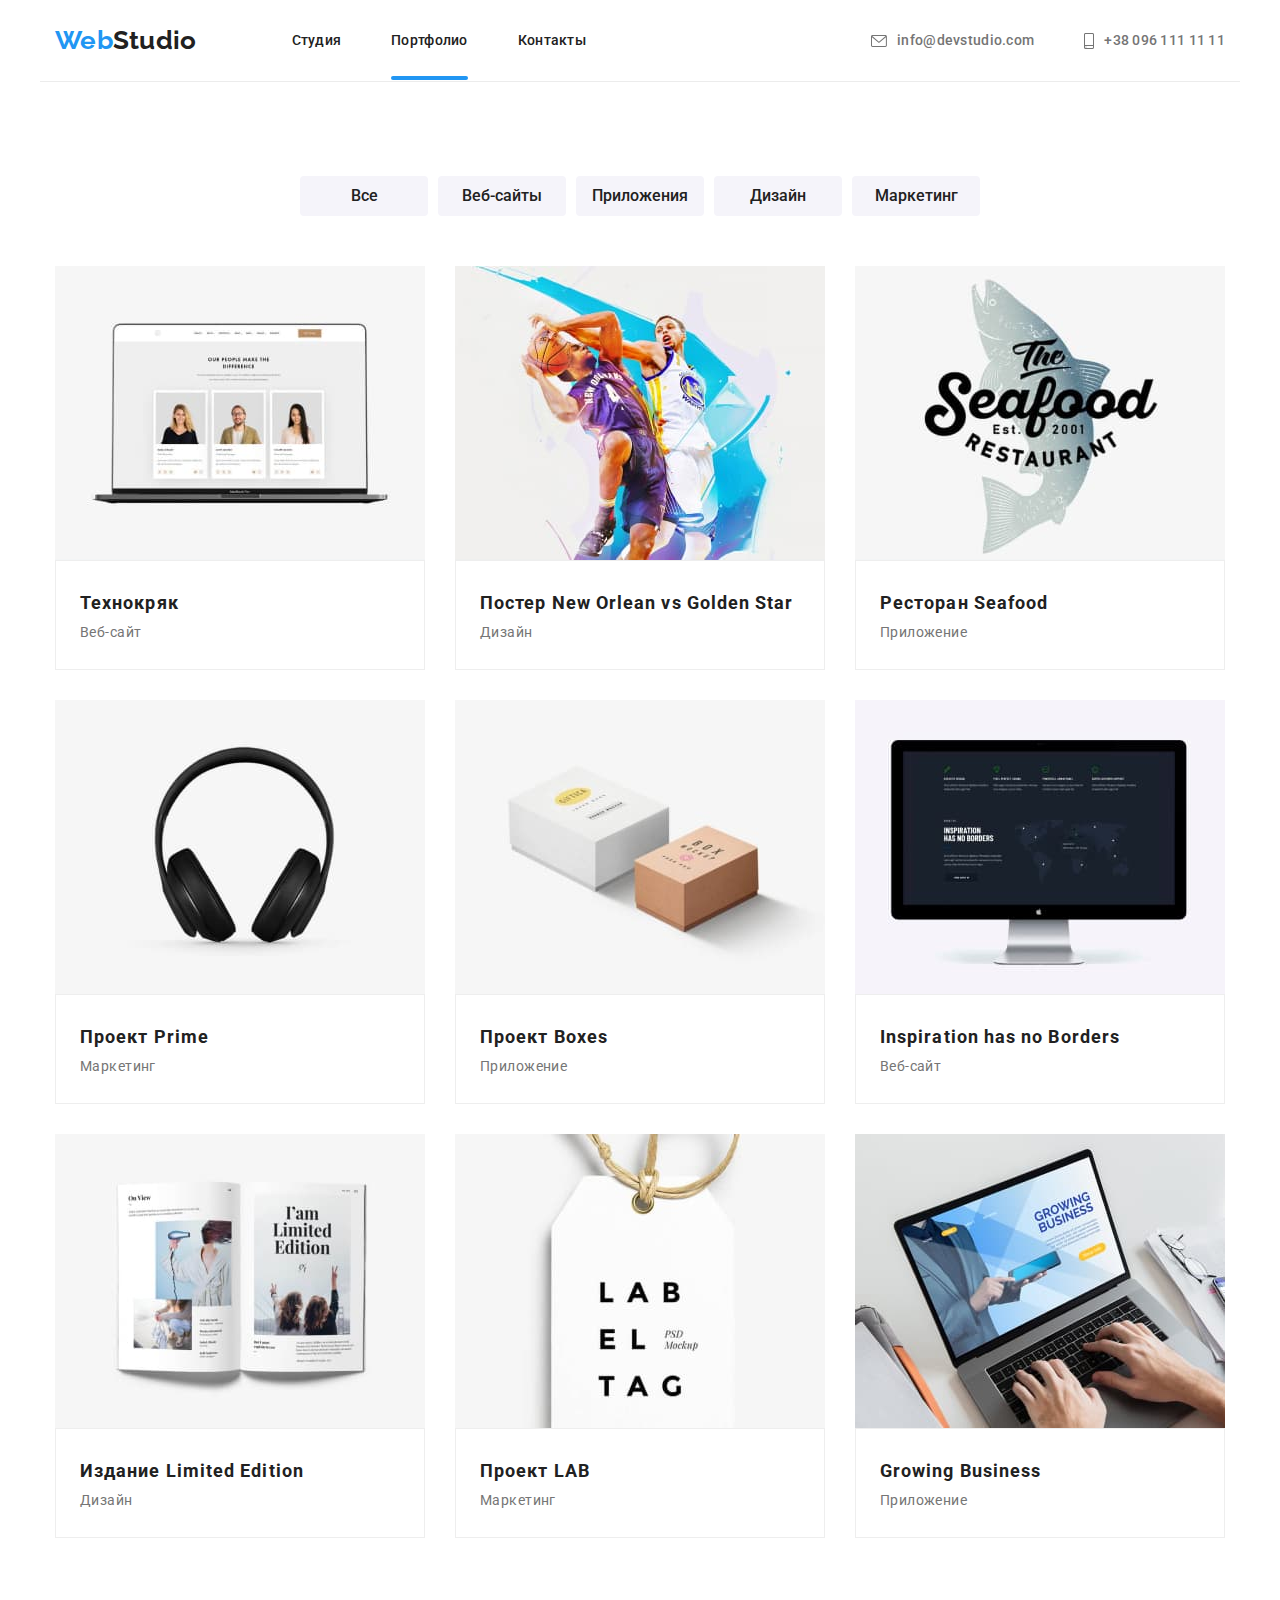
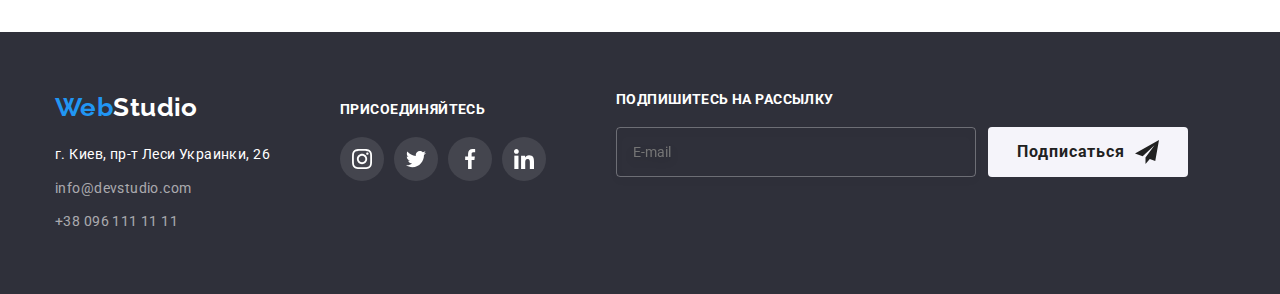
==== portfolio.html @ 0e7c7a30 "start" ====
<!DOCTYPE html>
<html lang="ru">
  <head>
    <meta charset="UTF-8" />
    <meta http-equiv="X-UA-Compatible" content="IE=edge" />
    <meta name="viewport" content="width=device-width, initial-scale=1.0" />
    <title>Portfolio</title>
    <link rel="stylesheet" href="./css/main.min.css" />
  </head>

  <body>
    <header class="header">
      <div class="container header__container">
        <nav class="navigation">
          <a class="link logo header__logo" href="/index.html"
            ><span class="color-logo">Web</span>Studio</a
          >

          <ul class="list menu">
            <li class="menu__item">
              <a class="link menu__link" href="/index.html">Студия</a>
            </li>
            <li class="menu__item">
              <a
                class="link menu__link menu__link--current"
                href="./portfolio.html"
                >Портфолио</a
              >
            </li>
            <li class="menu__item">
              <a class="link menu__link" href="#">Контакты</a>
            </li>
          </ul>
        </nav>
        <ul class="list contacts">
          <li class="contacts__item">
            <a class="link contacts__link" href="mailto:info@devstudio.com">
              <svg class="icon contacts__icon" width="16" height="12">
                <use href="./images/icons/sprite.svg#icon-envelope"></use></svg
              >info@devstudio.com</a
            >
          </li>
          <li class="contacts__item">
            <a class="link contacts__link" href="tel:+380961111111"
              ><svg class="icon contacts__icon" width="10" height="16">
                <use
                  href="./images/icons/sprite.svg#icon-smartphone"
                ></use></svg
              >+38 096 111 11 11</a
            >
          </li>
        </ul>
      </div>
    </header>
    <main>
      <section class="work-examples section">
        <div class="container">
          <h2 class="visually-hidden">Примеры работ</h2>
          <ul class="list filter">
            <li class="filter__item">
              <button class="button" type="button">Все</button>
            </li>
            <li class="filter__item">
              <button class="button" type="button">Веб-сайты</button>
            </li>
            <li class="filter__item">
              <button class="button" type="button">Приложения</button>
            </li>
            <li class="filter__item">
              <button class="button" type="button">Дизайн</button>
            </li>
            <li class="filter__item">
              <button class="button" type="button">Маркетинг</button>
            </li>
          </ul>

          <ul class="list work-example__list">
            <li class="work-example__item">
              <div class="card">
                <img
                  src="./images/projects/project-1.jpg"
                  alt="Веб-сайт"
                  width="370"
                />
                <div class="card__overlay">
                  <p class="overlay__text">
                    Ресурс предлагает комплексные предложения с разным уровнем
                    функционала и сервисов. Все это позволит посетителю получить
                    исчерпывающие сведения о компании или частном лице.
                  </p>
                </div>
              </div>
              <div class="card__meta">
                <h3 class="card__title">Технокряк</h3>
                <p class="card__text">Веб-сайт</p>
              </div>
            </li>
            <li class="work-example__item">
              <div class="card">
                <img
                  src="./images/projects/project-2.jpg"
                  alt="Постер New Orlean vs Golden Star"
                  width="370"
                />
                <div class="card__overlay">
                  <p class="overlay__text">
                    Ресурс предлагает комплексные предложения с разным уровнем
                    функционала и сервисов. Все это позволит посетителю получить
                    исчерпывающие сведения о компании или частном лице.
                  </p>
                </div>
              </div>
              <div class="card__meta">
                <h3 class="card__title">Постер New Orlean vs Golden Star</h3>
                <p class="card__text">Дизайн</p>
              </div>
            </li>
            <li class="work-example__item">
              <div class="card">
                <img
                  src="./images/projects/project-3.jpg"
                  alt="Ресторан Seafood"
                  width="370"
                />
                <div class="card__overlay">
                  <p class="overlay__text">
                    Ресурс предлагает комплексные предложения с разным уровнем
                    функционала и сервисов. Все это позволит посетителю получить
                    исчерпывающие сведения о компании или частном лице.
                  </p>
                </div>
              </div>
              <div class="card__meta">
                <h3 class="card__title">Ресторан Seafood</h3>
                <p class="card__text">Приложение</p>
              </div>
            </li>
            <li class="work-example__item">
              <div class="card">
                <img
                  src="./images/projects/project-4.jpg"
                  alt="Проект Prime"
                  width="370"
                />
                <div class="card__overlay">
                  <p class="overlay__text">
                    Ресурс предлагает комплексные предложения с разным уровнем
                    функционала и сервисов. Все это позволит посетителю получить
                    исчерпывающие сведения о компании или частном лице.
                  </p>
                </div>
              </div>
              <div class="card__meta">
                <h3 class="card__title">Проект Prime</h3>
                <p class="card__text">Маркетинг</p>
              </div>
            </li>
            <li class="work-example__item">
              <div class="card">
                <img
                  src="./images/projects/project-5.jpg"
                  alt="Проект Boxes"
                  width="370"
                />
                <div class="card__overlay">
                  <p class="overlay__text">
                    Ресурс предлагает комплексные предложения с разным уровнем
                    функционала и сервисов. Все это позволит посетителю получить
                    исчерпывающие сведения о компании или частном лице.
                  </p>
                </div>
              </div>
              <div class="card__meta">
                <h3 class="card__title">Проект Boxes</h3>
                <p class="card__text">Приложение</p>
              </div>
            </li>
            <li class="work-example__item">
              <div class="card">
                <img
                  src="./images/projects/project-6.jpg"
                  alt="Inspiration has no Borders"
                  width="370"
                />
                <div class="card__overlay">
                  <p class="overlay__text">
                    Ресурс предлагает комплексные предложения с разным уровнем
                    функционала и сервисов. Все это позволит посетителю получить
                    исчерпывающие сведения о компании или частном лице.
                  </p>
                </div>
              </div>
              <div class="card__meta">
                <h3 class="card__title">Inspiration has no Borders</h3>
                <p class="card__text">Веб-сайт</p>
              </div>
            </li>
            <li class="work-example__item">
              <div class="card">
                <img
                  src="./images/projects/project-7.jpg"
                  alt="Издание Limited Edition"
                  width="370"
                />
                <div class="card__overlay">
                  <p class="overlay__text">
                    Ресурс предлагает комплексные предложения с разным уровнем
                    функционала и сервисов. Все это позволит посетителю получить
                    исчерпывающие сведения о компании или частном лице.
                  </p>
                </div>
              </div>
              <div class="card__meta">
                <h3 class="card__title">Издание Limited Edition</h3>
                <p class="card__text">Дизайн</p>
              </div>
            </li>
            <li class="work-example__item">
              <div class="card">
                <img
                  src="./images/projects/project-8.jpg"
                  alt="Проект LAB"
                  width="370"
                />
                <div class="card__overlay">
                  <p class="overlay__text">
                    Ресурс предлагает комплексные предложения с разным уровнем
                    функционала и сервисов. Все это позволит посетителю получить
                    исчерпывающие сведения о компании или частном лице.
                  </p>
                </div>
              </div>
              <div class="card__meta">
                <h3 class="card__title">Проект LAB</h3>
                <p class="card__text">Маркетинг</p>
              </div>
            </li>
            <li class="work-example__item">
              <div class="card">
                <img
                  src="./images/projects/project-9.jpg"
                  alt="Growing Business"
                  width="370"
                />
                <div class="card__overlay">
                  <p class="overlay__text">
                    Ресурс предлагает комплексные предложения с разным уровнем
                    функционала и сервисов. Все это позволит посетителю получить
                    исчерпывающие сведения о компании или частном лице.
                  </p>
                </div>
              </div>
              <div class="card__meta">
                <h3 class="card__title">Growing Business</h3>
                <p class="card__text">Приложение</p>
              </div>
            </li>
          </ul>
        </div>
      </section>
    </main>
    <footer class="footer">
      <div class="footer__container container">
        <div class="wrapper">
          <a class="link logo logo--dark-bg footer__logo" href="/index.html"
            ><span class="color-logo">Web</span>Studio</a
          >
          <address class="footer-contacts">
            <ul class="footer-contacts__list">
              <li class="footer-contacts__item">
                <a
                  class="link"
                  href="https://goo.gl/maps/Z4iwxhbqDGJFQBdJ7"
                  target="_blank"
                  rel="noreferrer noopener"
                  >г. Киев, пр-т Леси Украинки, 26</a
                >
              </li>
              <li class="footer-contacts__item">
                <a class="link mail" href="mailto:info@devstudio.com"
                  >info@devstudio.com</a
                >
              </li>
              <li class="footer-contacts__item">
                <a class="link tel" href="tel:+380961111111"
                  >+38 096 111 11 11</a
                >
              </li>
            </ul>
          </address>
        </div>
        <div class="footer-socials">
          <h2 class="footer-title">присоединяйтесь</h2>
          <ul class="socials__list">
            <li class="socials__item">
              <a href="#" class="socials__link socials__link--dark-bg link"
                ><svg class="icon socials__icon footer__icon">
                  <use href="./images/icons/sprite.svg#icon-instagram-2"></use>
                </svg>
              </a>
            </li>
            <li class="socials__item">
              <a href="#" class="socials__link socials__link--dark-bg link"
                ><svg class="icon socials__icon footer__icon">
                  <use href="./images/icons/sprite.svg#icon-twitter-1"></use>
                </svg>
              </a>
            </li>
            <li class="socials__item">
              <a href="#" class="socials__link socials__link--dark-bg link"
                ><svg class="icon socials__icon footer__icon">
                  <use href="./images/icons/sprite.svg#icon-facebook-1"></use>
                </svg>
              </a>
            </li>
            <li class="socials__item">
              <a href="#" class="socials__link socials__link--dark-bg link"
                ><svg class="icon socials__icon footer__icon">
                  <use
                    href="./images/icons/sprite.svg#icon-linkedin-1"
                  ></use></svg
              ></a>
            </li>
          </ul>
        </div>
        <div class="footer-form__card">
          <h2 class="footer-title">Подпишитесь на рассылку</h2>
          <form class="footer-form">
            <input
              type="email"
              name="footer-email"
              placeholder="E-mail"
              required
              class="footer-email"
            />
            <button
              type="submit"
              class="button button--big footer-form__button"
            >
              <span>Подписаться</span>
              <svg class="icon send-icon">
                <use href="./images/icons/sprite.svg#icon-send"></use>
              </svg>
            </button>
          </form>
        </div>
      </div>
    </footer>
  </body>
</html>
---- css/main.min.css ----
/*! modern-normalize v2.0.0 | MIT License | https://github.com/sindresorhus/modern-normalize */@import"https://fonts.googleapis.com/css2?family=Raleway:wght@700&family=Roboto:wght@400;500;700;900&display=swap";*,::before,::after{box-sizing:border-box}html{font-family:system-ui,"Segoe UI",Roboto,Helvetica,Arial,sans-serif,"Apple Color Emoji","Segoe UI Emoji";line-height:1.15;-webkit-text-size-adjust:100%;-moz-tab-size:4;-o-tab-size:4;tab-size:4}body{margin:0}hr{height:0;color:inherit}abbr[title]{-webkit-text-decoration:underline dotted;text-decoration:underline dotted}b,strong{font-weight:bolder}code,kbd,samp,pre{font-family:ui-monospace,SFMono-Regular,Consolas,"Liberation Mono",Menlo,monospace;font-size:1em}small{font-size:80%}sub,sup{font-size:75%;line-height:0;position:relative;vertical-align:baseline}sub{bottom:-0.25em}sup{top:-0.5em}table{text-indent:0;border-color:inherit}button,input,optgroup,select,textarea{font-family:inherit;font-size:100%;line-height:1.15;margin:0}button,select{text-transform:none}button,[type=button],[type=reset],[type=submit]{-webkit-appearance:button}::-moz-focus-inner{border-style:none;padding:0}:-moz-focusring{outline:1px dotted ButtonText}:-moz-ui-invalid{box-shadow:none}legend{padding:0}progress{vertical-align:baseline}::-webkit-inner-spin-button,::-webkit-outer-spin-button{height:auto}[type=search]{-webkit-appearance:textfield;outline-offset:-2px}::-webkit-search-decoration{-webkit-appearance:none}::-webkit-file-upload-button{-webkit-appearance:button;font:inherit}summary{display:list-item}:root{--title-text-color: #212121;--accent-color: #2196f3;--main-text-color: #757575;--dark-bg-text-color: #fff;--dark-bg-color: #2f303a;--dark-bg-link-text-color: rgba(255, 255, 255, 0.6);--button-color: #f5f4fa;--gap: 30px;--icon-color: #afb1b8;--main-font: "Roboto", sans-serif}.visually-hidden{position:absolute;width:1px;height:1px;margin:-1px;border:0;padding:0;white-space:nowrap;-webkit-clip-path:inset(100%);clip-path:inset(100%);clip:rect(0 0 0 0);overflow:hidden}h1,h2,h3,h4,h5,h6,p{margin-top:0px;margin-bottom:0px}img{display:block;max-width:100%}body{font-family:var(--main-font);font-size:14px;line-height:1.7;letter-spacing:.03em;color:var(--main-text-color)}ul{list-style:none;margin:0;padding:0}.link{text-decoration:none;font-style:normal;color:inherit;transition:color 250ms cubic-bezier(0.4, 0, 0.2, 1)}.link:focus,.link:hover,.link:active{color:var(--accent-color)}.section-title{margin-bottom:50px;text-align:center;font-weight:700;font-size:36px;line-height:1.16;color:var(--title-text-color)}.icon{fill:var(--icon-color);transition:fill 250ms cubic-bezier(0.4, 0, 0.2, 1)}.link:hover>.icon,.link:focus>.icon,.link:active>.icon{fill:currentColor}.button{min-width:128px;height:40px;font-weight:500;font-size:16px;line-height:1.62;text-align:center;border:none;border-radius:4px;color:var(--title-text-color);background-color:var(--button-color);cursor:pointer;transition:background-color 250ms cubic-bezier(0.4, 0, 0.2, 1),box-shadow 250ms cubic-bezier(0.4, 0, 0.2, 1),color 250ms cubic-bezier(0.4, 0, 0.2, 1)}.button:hover,.button:focus{color:var(--dark-bg-text-color);background-color:var(--accent-color);box-shadow:0px 4px 4px rgba(0,0,0,.15)}.button--big{min-width:200px;height:50px;font-weight:700;line-height:1.9;letter-spacing:.06em}.logo{font-family:"Raleway";font-weight:700;font-size:26px;line-height:1.2;color:var(--title-text-color)}.logo--dark-bg{color:var(--dark-bg-text-color)}.color-logo{color:var(--accent-color)}.navigation{display:flex;align-items:center;font-weight:500;font-size:14px;line-height:1.14;letter-spacing:.02em;color:var(--title-text-color)}.menu{display:flex;-moz-column-gap:50px;column-gap:50px}.menu__link{padding-top:32px;padding-bottom:32px}.menu__link::after{display:none;content:"";height:4px;background-color:var(--accent-color);border-radius:2px}.menu__link--current{position:relative}.menu__link--current::after{display:block;position:absolute;bottom:0;width:100%}.contacts{display:flex;align-items:center;-moz-column-gap:50px;column-gap:50px;margin-left:auto;font-weight:500;line-height:1.14;letter-spacing:.02em;color:var(--main-text-color)}.contacts__link{padding-top:20px;padding-bottom:20px}.contacts__icon{fill:currentColor;margin-right:10px;transition:fill 250ms cubic-bezier(0.4, 0, 0.2, 1)}.contacts :last-child{display:flex;align-items:center}.socials__list{display:flex;justify-content:center;-moz-column-gap:10px;column-gap:10px}.socials__icon{width:20px;height:20px}.socials__link{display:flex;width:44px;height:44px;align-items:center;justify-content:center;border-radius:50%;transition:background-color 250ms cubic-bezier(0.4, 0, 0.2, 1)}.socials__link:hover{background-color:#2196f3}.socials__link:hover .icon{fill:#fff}.socials__link--dark-bg{background-color:rgba(255,255,255,.1)}.modal-overlay{position:fixed;top:0;left:0;width:100%;height:100%;background-color:rgba(0,0,0,.2);opacity:1;transition:opacity 250ms cubic-bezier(0.4, 0, 0.2, 1)}.modal-overlay.is-hidden{opacity:0;pointer-events:none}.modal{position:absolute;top:50%;left:50%;transform:translate(-50%, -50%) scale(1);width:530px;height:580px;padding:40px;background:var(--dark-bg-text-color);border-radius:4px;box-shadow:0px 1px 3px rgba(0,0,0,.12),0px 1px 1px rgba(0,0,0,.14),0px 2px 1px rgba(0,0,0,.2);opacity:1;transition:transform 250ms}.modal-overlay.is-hidden .modal{transform:translate(-50%, -50%) scale(0.5)}.modal__title{margin-bottom:12px;font-size:20px;line-height:23px;letter-spacing:.03em;color:#212121}.btn-close{position:absolute;top:10px;right:10px;min-width:30px;height:30px;border:1px solid var(--button-color);border-radius:50%;background-color:rgba(0,0,0,0)}.btn-close:hover .icon{fill:var(--dark-bg-text-color)}.modal__form{display:flex;flex-direction:column}.modal__input{width:100%;height:40px;padding-left:35px;padding-right:35px;border:1px solid rgba(33,33,33,.2);border-radius:4px;transition:fill 250ms cubic-bezier(0.4, 0, 0.2, 1),border 250ms cubic-bezier(0.4, 0, 0.2, 1)}.modal__input:focus{border:1px solid var(--accent-color);outline:rgba(0,0,0,0)}.input-wrapper:focus-within .modal__icon{fill:var(--accent-color)}.modal__label:focus-within .modal__text{color:var(--accent-color)}.modal__text{display:block;margin-bottom:5px;font-size:12px;line-height:14px;letter-spacing:.01em;color:#757575}.modal__comment{height:120px;resize:none;padding:12px 16px}.modal__comment::-moz-placeholder{font-family:"Roboto";font-style:normal;font-weight:400;font-size:12px;line-height:14px;letter-spacing:.01em;color:rgba(117,117,117,.5)}.modal__comment::placeholder{font-family:"Roboto";font-style:normal;font-weight:400;font-size:12px;line-height:14px;letter-spacing:.01em;color:rgba(117,117,117,.5)}.modal__icon{position:absolute;top:0;left:0;transform:translateY(50%);margin-left:12px;fill:inherit}.input-wrapper{position:relative;margin-bottom:10px}.comment-wrapper{margin-bottom:20px}.confirm-label{display:flex;align-items:center;justify-content:center;-moz-column-gap:8px;column-gap:8px;margin-bottom:20px;font-size:14px;line-height:24px;letter-spacing:.03em;color:#757575;cursor:pointer}.confirm-label__link{color:var(--accent-color);text-decoration:underline}.submit-button{max-width:200px;align-self:center}.modal-form-label{display:block}.confirm__checkbox{position:absolute;top:0;left:0;-webkit-appearance:none;-moz-appearance:none;appearance:none;width:1px;height:1px;margin:-1px;border:0;padding:0;white-space:nowrap;-webkit-clip-path:inset(100%);clip-path:inset(100%);clip:rect(0 0 0 0);overflow:hidden}.check-icon{display:inline-block;width:15px;height:15px;border:2px solid;border-radius:2px}.confirm__checkbox:checked+.check-icon{background-color:var(--accent-color);border-color:rgba(0,0,0,0);background-image:url(../images/icons/SVG/icon-check.svg);background-size:contain;background-origin:border-box}.filter{display:flex;justify-content:center;gap:10px}.filter__item{margin-bottom:50px}.card{position:relative;overflow:hidden}.card__overlay{padding:63px 24px;position:absolute;top:0;left:0;transform:translateY(100%);transition:transform 250ms cubic-bezier(0.4, 0, 0.2, 1);height:100%;background:rgba(33,150,243,.9);font-size:18px;line-height:28px;letter-spacing:.03em;color:#fff}.card__title{font-weight:700;font-size:18px;line-height:2;letter-spacing:.06em;color:var(--title-text-color)}.overlay__text{font-size:16px;line-height:1.87}.card__meta{padding:24px;background:#fff;border:1px solid #eee}.container{width:1200px;padding-left:15px;padding-right:15px;margin-left:auto;margin-right:auto}.section{padding-top:94px;padding-bottom:94px}.header__container{display:flex;align-items:center;border-bottom:1px solid #ececec}.header__logo{padding:25px 0;margin-right:95px}.hero{padding-top:200px;padding-bottom:200px;background-color:var(--dark-bg-color);background-image:linear-gradient(to right, rgba(2, 0, 36, 0.4) 24%, rgba(16, 16, 191, 0.4) 48%, rgba(11, 23, 185, 0.664) 90%),url(/images/hero.jpg);max-width:1600px;margin-right:auto;margin-left:auto;background-repeat:no-repeat;text-align:center}.hero__title{width:700px;margin:0 auto 30px;font-weight:900;font-size:44px;line-height:1.36;text-align:center;letter-spacing:.06em;text-transform:uppercase;color:var(--dark-bg-text-color)}.features__list{display:flex;-moz-column-gap:var(--gap);column-gap:var(--gap)}.features__item{flex-basis:calc((100% - 90px)/4)}.features__item::before{content:"";display:block;height:120px;background-color:var(--button-color);background-repeat:no-repeat;background-size:70px 70px;background-position:center;border-radius:4px;margin-bottom:30px}.features__item--antenna::before{background-image:url(/images/icons/SVG/antenna.svg)}.features__item--clock::before{background-image:url(/images/icons/SVG/clock.svg)}.features__item--diagram::before{background-image:url(/images/icons/SVG/diagram.svg)}.features__item--astronaut::before{background-image:url(/images/icons/SVG/astronaut.svg)}.features__title{margin-bottom:10px;font-style:normal;font-size:14px;font-weight:700;line-height:1.14;letter-spacing:.03em;text-transform:uppercase;color:var(--title-text-color)}.work__secondary-title{margin-bottom:95px}.work__list{display:flex;-moz-column-gap:30px;column-gap:30px}.work__item{position:relative}.work__overlay{display:flex;align-items:center;justify-content:center;position:absolute;bottom:0;left:0;height:70px;width:100%;background:rgba(47,48,58,.8)}.work__text{font-weight:700;font-size:14px;line-height:16px;letter-spacing:.03em;text-transform:uppercase;color:var(--dark-bg-text-color)}.work-example__list{display:flex;flex-wrap:wrap;gap:30px}.work-example__item{flex-basis:calc((100% - 60px)/3)}.work-example__item{transition:box-shadow 250ms cubic-bezier(0.4, 0, 0.2, 1)}.work-example__item:hover{box-shadow:2px 2px 27px 0px #dedede}.work-example__item:hover .card__overlay{transform:translateY(0)}.team{background:#f5f4fa}.team-member__title{margin-bottom:10px;font-style:normal;font-weight:500;font-size:16px;line-height:1.18;letter-spacing:.03em;color:var(--title-text-color)}.team__section-title{text-align:center;margin-bottom:50px}.team__list{display:flex;flex-wrap:wrap;gap:30px}.team__item{text-align:center}.team-member__info{padding:30px 0;background:#fff;box-shadow:0px 1px 3px rgba(0,0,0,.12),0px 1px 1px rgba(0,0,0,.14),0px 2px 1px rgba(0,0,0,.2);border-radius:0px 0px 4px 4px}.team-member__position{margin-bottom:15px;font-size:16px;line-height:1.19;letter-spacing:.03em}.clients__list{display:flex;-moz-column-gap:30px;column-gap:30px}.clients__link{display:flex;align-items:center;justify-content:center;width:170px;height:92px;border:1px solid var(--icon-color, rgb(175, 177, 184));border-radius:4px;transition:border-color 250ms cubic-bezier(0.4, 0, 0.2, 1)}.clients__link:hover{border-color:var(--accent-color)}.footer{padding-top:60px;padding-bottom:60px;color:var(--dark-bg-text-color);background-color:var(--dark-bg-color)}.footer__logo{display:inline-block;margin:0;padding:0;margin-bottom:20px}.footer-contacts__item:not(:last-child){margin-bottom:10px}.mail,.tel{color:var(--dark-bg-link-text-color)}.footer__container{display:flex;-moz-column-gap:70px;column-gap:70px}.footer-title{margin-bottom:20px;font-weight:700;font-size:14px;line-height:1.14;letter-spacing:.03em;text-transform:uppercase;color:var(--dark-bg-text-color)}.footer-socials{padding-top:10px}.social-icon-link.footer-icon:hover{background-color:var(--accent-color)}.footer-form__wrapper{padding-top:10px}.footer-email{width:360px;height:50px;padding-left:16px;padding-right:16px;border:1px solid rgba(255,255,255,.3);filter:drop-shadow(0px 4px 4px rgba(0, 0, 0, 0.15));border-radius:4px;background-color:rgba(0,0,0,0);color:var(--dark-bg-text-color)}.footer-form{display:flex;-moz-column-gap:12px;column-gap:12px}.send-icon{width:24px;height:24px;fill:currentColor;transition:fill 250ms cubic-bezier(0.4, 0, 0.2, 1)}.footer-form__button{display:flex;align-items:center;justify-content:center;-moz-column-gap:10px;column-gap:10px}.footer-form-button:hover .send-icon{fill:var(--dark-bg-text-color)}.footer__icon{fill:var(--dark-bg-text-color)}/*# sourceMappingURL=main.min.css.map */
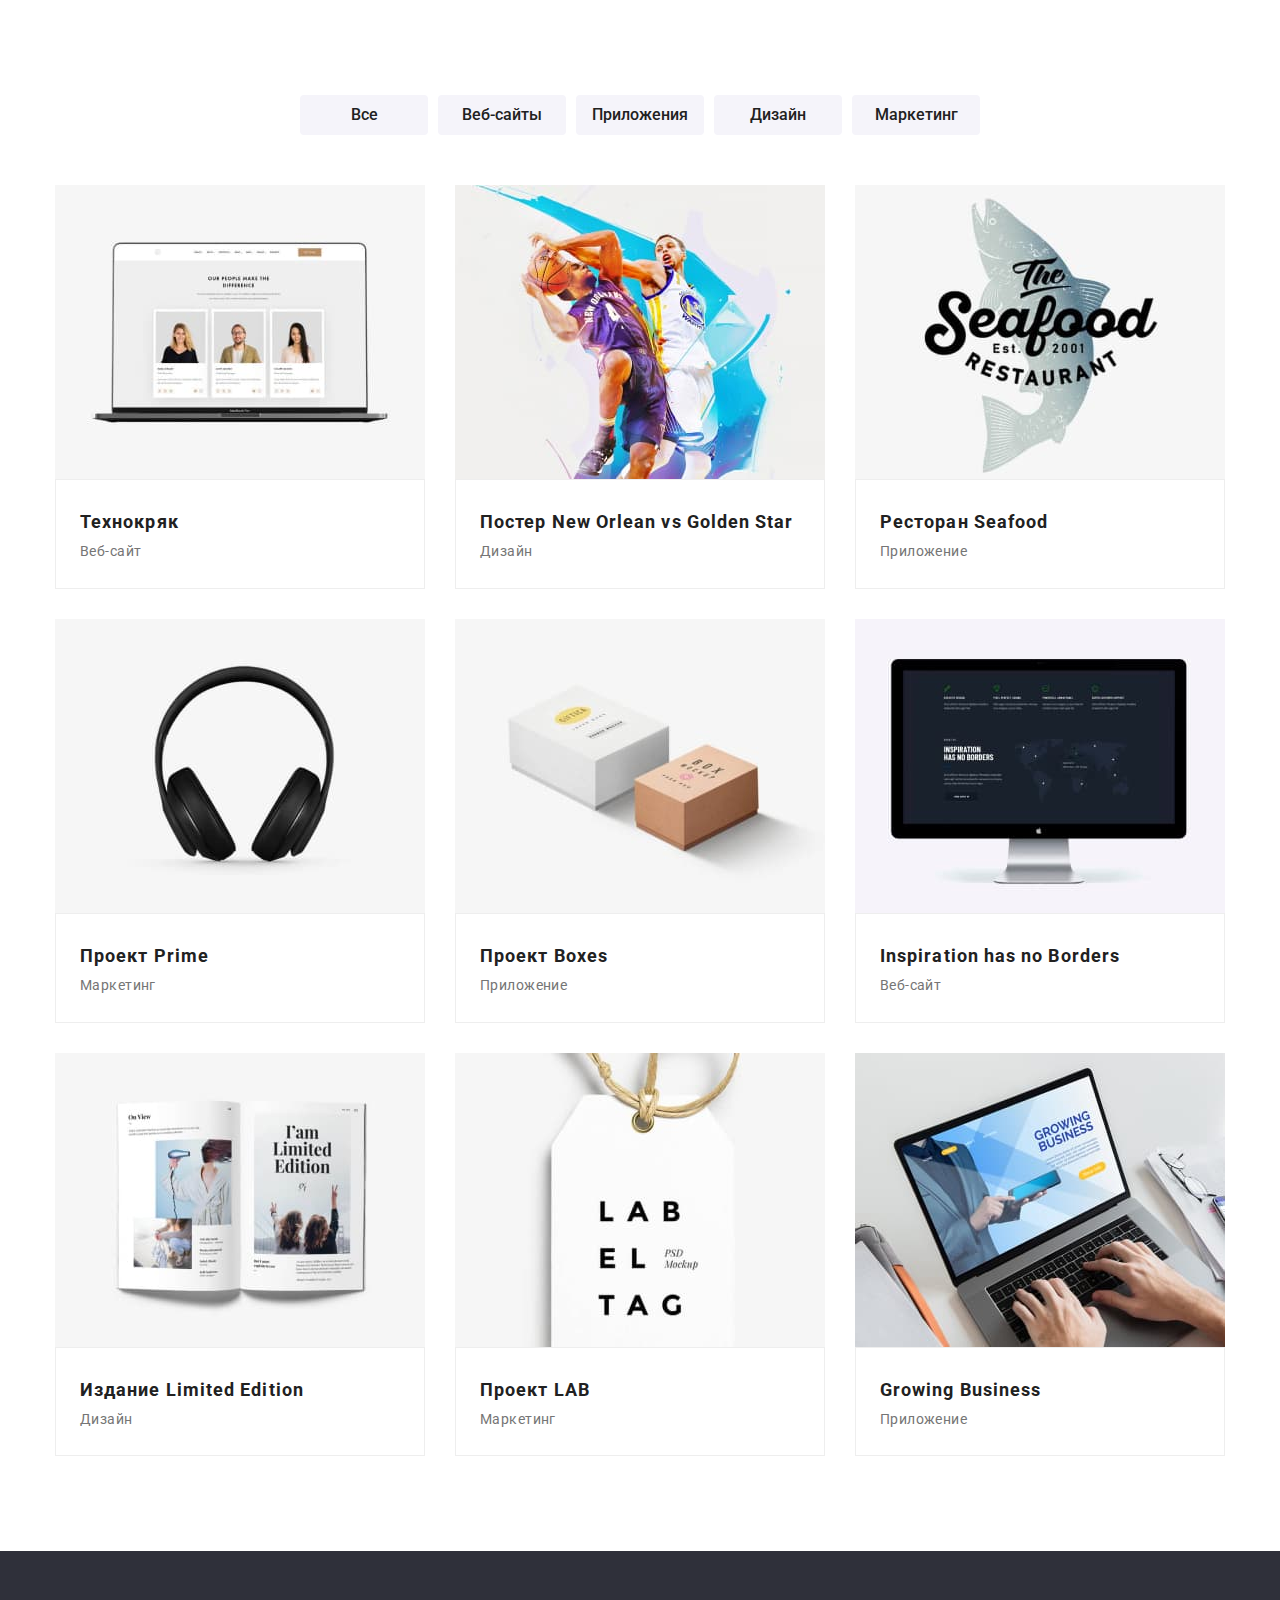
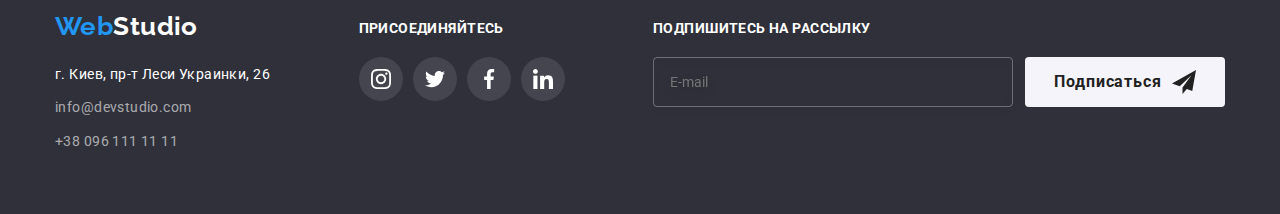
==== commit 99c1c3c7: "finished portfolio mobile" ====
--- a/portfolio.html
+++ b/portfolio.html
@@ -9,7 +9,7 @@
   </head>
 
   <body>
-    <header class="header">
+    <!-- <header class="header">
       <div class="container header__container">
         <nav class="navigation">
           <a class="link logo header__logo" href="/index.html"
@@ -51,7 +51,7 @@
           </li>
         </ul>
       </div>
-    </header>
+    </header> -->
     <main>
       <section class="work-examples section">
         <div class="container">
@@ -261,7 +261,7 @@
     </main>
     <footer class="footer">
       <div class="footer__container container">
-        <div class="wrapper">
+        <div class="footer-contacts__wrapper">
           <a class="link logo logo--dark-bg footer__logo" href="/index.html"
             ><span class="color-logo">Web</span>Studio</a
           >
@@ -289,7 +289,7 @@
             </ul>
           </address>
         </div>
-        <div class="footer-socials">
+        <div class="footer-socials__wrapper">
           <h2 class="footer-title">присоединяйтесь</h2>
           <ul class="socials__list">
             <li class="socials__item">
@@ -323,7 +323,7 @@
             </li>
           </ul>
         </div>
-        <div class="footer-form__card">
+        <div class="footer-form__wrapper">
           <h2 class="footer-title">Подпишитесь на рассылку</h2>
           <form class="footer-form">
             <input
--- a/css/main.min.css
+++ b/css/main.min.css
@@ -1 +1 @@
-/*! modern-normalize v2.0.0 | MIT License | https://github.com/sindresorhus/modern-normalize */@import"https://fonts.googleapis.com/css2?family=Raleway:wght@700&family=Roboto:wght@400;500;700;900&display=swap";*,::before,::after{box-sizing:border-box}html{font-family:system-ui,"Segoe UI",Roboto,Helvetica,Arial,sans-serif,"Apple Color Emoji","Segoe UI Emoji";line-height:1.15;-webkit-text-size-adjust:100%;-moz-tab-size:4;-o-tab-size:4;tab-size:4}body{margin:0}hr{height:0;color:inherit}abbr[title]{-webkit-text-decoration:underline dotted;text-decoration:underline dotted}b,strong{font-weight:bolder}code,kbd,samp,pre{font-family:ui-monospace,SFMono-Regular,Consolas,"Liberation Mono",Menlo,monospace;font-size:1em}small{font-size:80%}sub,sup{font-size:75%;line-height:0;position:relative;vertical-align:baseline}sub{bottom:-0.25em}sup{top:-0.5em}table{text-indent:0;border-color:inherit}button,input,optgroup,select,textarea{font-family:inherit;font-size:100%;line-height:1.15;margin:0}button,select{text-transform:none}button,[type=button],[type=reset],[type=submit]{-webkit-appearance:button}::-moz-focus-inner{border-style:none;padding:0}:-moz-focusring{outline:1px dotted ButtonText}:-moz-ui-invalid{box-shadow:none}legend{padding:0}progress{vertical-align:baseline}::-webkit-inner-spin-button,::-webkit-outer-spin-button{height:auto}[type=search]{-webkit-appearance:textfield;outline-offset:-2px}::-webkit-search-decoration{-webkit-appearance:none}::-webkit-file-upload-button{-webkit-appearance:button;font:inherit}summary{display:list-item}:root{--title-text-color: #212121;--accent-color: #2196f3;--main-text-color: #757575;--dark-bg-text-color: #fff;--dark-bg-color: #2f303a;--dark-bg-link-text-color: rgba(255, 255, 255, 0.6);--button-color: #f5f4fa;--gap: 30px;--icon-color: #afb1b8;--main-font: "Roboto", sans-serif}.visually-hidden{position:absolute;width:1px;height:1px;margin:-1px;border:0;padding:0;white-space:nowrap;-webkit-clip-path:inset(100%);clip-path:inset(100%);clip:rect(0 0 0 0);overflow:hidden}h1,h2,h3,h4,h5,h6,p{margin-top:0px;margin-bottom:0px}img{display:block;max-width:100%}body{font-family:var(--main-font);font-size:14px;line-height:1.7;letter-spacing:.03em;color:var(--main-text-color)}ul{list-style:none;margin:0;padding:0}.link{text-decoration:none;font-style:normal;color:inherit;transition:color 250ms cubic-bezier(0.4, 0, 0.2, 1)}.link:focus,.link:hover,.link:active{color:var(--accent-color)}.section-title{margin-bottom:50px;text-align:center;font-weight:700;font-size:36px;line-height:1.16;color:var(--title-text-color)}.icon{fill:var(--icon-color);transition:fill 250ms cubic-bezier(0.4, 0, 0.2, 1)}.link:hover>.icon,.link:focus>.icon,.link:active>.icon{fill:currentColor}.button{min-width:128px;height:40px;font-weight:500;font-size:16px;line-height:1.62;text-align:center;border:none;border-radius:4px;color:var(--title-text-color);background-color:var(--button-color);cursor:pointer;transition:background-color 250ms cubic-bezier(0.4, 0, 0.2, 1),box-shadow 250ms cubic-bezier(0.4, 0, 0.2, 1),color 250ms cubic-bezier(0.4, 0, 0.2, 1)}.button:hover,.button:focus{color:var(--dark-bg-text-color);background-color:var(--accent-color);box-shadow:0px 4px 4px rgba(0,0,0,.15)}.button--big{min-width:200px;height:50px;font-weight:700;line-height:1.9;letter-spacing:.06em}.logo{font-family:"Raleway";font-weight:700;font-size:26px;line-height:1.2;color:var(--title-text-color)}.logo--dark-bg{color:var(--dark-bg-text-color)}.color-logo{color:var(--accent-color)}.navigation{display:flex;align-items:center;font-weight:500;font-size:14px;line-height:1.14;letter-spacing:.02em;color:var(--title-text-color)}.menu{display:flex;-moz-column-gap:50px;column-gap:50px}.menu__link{padding-top:32px;padding-bottom:32px}.menu__link::after{display:none;content:"";height:4px;background-color:var(--accent-color);border-radius:2px}.menu__link--current{position:relative}.menu__link--current::after{display:block;position:absolute;bottom:0;width:100%}.contacts{display:flex;align-items:center;-moz-column-gap:50px;column-gap:50px;margin-left:auto;font-weight:500;line-height:1.14;letter-spacing:.02em;color:var(--main-text-color)}.contacts__link{padding-top:20px;padding-bottom:20px}.contacts__icon{fill:currentColor;margin-right:10px;transition:fill 250ms cubic-bezier(0.4, 0, 0.2, 1)}.contacts :last-child{display:flex;align-items:center}.socials__list{display:flex;justify-content:center;-moz-column-gap:10px;column-gap:10px}.socials__icon{width:20px;height:20px}.socials__link{display:flex;width:44px;height:44px;align-items:center;justify-content:center;border-radius:50%;transition:background-color 250ms cubic-bezier(0.4, 0, 0.2, 1)}.socials__link:hover{background-color:#2196f3}.socials__link:hover .icon{fill:#fff}.socials__link--dark-bg{background-color:rgba(255,255,255,.1)}.modal-overlay{position:fixed;top:0;left:0;width:100%;height:100%;background-color:rgba(0,0,0,.2);opacity:1;transition:opacity 250ms cubic-bezier(0.4, 0, 0.2, 1)}.modal-overlay.is-hidden{opacity:0;pointer-events:none}.modal{position:absolute;top:50%;left:50%;transform:translate(-50%, -50%) scale(1);width:530px;height:580px;padding:40px;background:var(--dark-bg-text-color);border-radius:4px;box-shadow:0px 1px 3px rgba(0,0,0,.12),0px 1px 1px rgba(0,0,0,.14),0px 2px 1px rgba(0,0,0,.2);opacity:1;transition:transform 250ms}.modal-overlay.is-hidden .modal{transform:translate(-50%, -50%) scale(0.5)}.modal__title{margin-bottom:12px;font-size:20px;line-height:23px;letter-spacing:.03em;color:#212121}.btn-close{position:absolute;top:10px;right:10px;min-width:30px;height:30px;border:1px solid var(--button-color);border-radius:50%;background-color:rgba(0,0,0,0)}.btn-close:hover .icon{fill:var(--dark-bg-text-color)}.modal__form{display:flex;flex-direction:column}.modal__input{width:100%;height:40px;padding-left:35px;padding-right:35px;border:1px solid rgba(33,33,33,.2);border-radius:4px;transition:fill 250ms cubic-bezier(0.4, 0, 0.2, 1),border 250ms cubic-bezier(0.4, 0, 0.2, 1)}.modal__input:focus{border:1px solid var(--accent-color);outline:rgba(0,0,0,0)}.input-wrapper:focus-within .modal__icon{fill:var(--accent-color)}.modal__label:focus-within .modal__text{color:var(--accent-color)}.modal__text{display:block;margin-bottom:5px;font-size:12px;line-height:14px;letter-spacing:.01em;color:#757575}.modal__comment{height:120px;resize:none;padding:12px 16px}.modal__comment::-moz-placeholder{font-family:"Roboto";font-style:normal;font-weight:400;font-size:12px;line-height:14px;letter-spacing:.01em;color:rgba(117,117,117,.5)}.modal__comment::placeholder{font-family:"Roboto";font-style:normal;font-weight:400;font-size:12px;line-height:14px;letter-spacing:.01em;color:rgba(117,117,117,.5)}.modal__icon{position:absolute;top:0;left:0;transform:translateY(50%);margin-left:12px;fill:inherit}.input-wrapper{position:relative;margin-bottom:10px}.comment-wrapper{margin-bottom:20px}.confirm-label{display:flex;align-items:center;justify-content:center;-moz-column-gap:8px;column-gap:8px;margin-bottom:20px;font-size:14px;line-height:24px;letter-spacing:.03em;color:#757575;cursor:pointer}.confirm-label__link{color:var(--accent-color);text-decoration:underline}.submit-button{max-width:200px;align-self:center}.modal-form-label{display:block}.confirm__checkbox{position:absolute;top:0;left:0;-webkit-appearance:none;-moz-appearance:none;appearance:none;width:1px;height:1px;margin:-1px;border:0;padding:0;white-space:nowrap;-webkit-clip-path:inset(100%);clip-path:inset(100%);clip:rect(0 0 0 0);overflow:hidden}.check-icon{display:inline-block;width:15px;height:15px;border:2px solid;border-radius:2px}.confirm__checkbox:checked+.check-icon{background-color:var(--accent-color);border-color:rgba(0,0,0,0);background-image:url(../images/icons/SVG/icon-check.svg);background-size:contain;background-origin:border-box}.filter{display:flex;justify-content:center;gap:10px}.filter__item{margin-bottom:50px}.card{position:relative;overflow:hidden}.card__overlay{padding:63px 24px;position:absolute;top:0;left:0;transform:translateY(100%);transition:transform 250ms cubic-bezier(0.4, 0, 0.2, 1);height:100%;background:rgba(33,150,243,.9);font-size:18px;line-height:28px;letter-spacing:.03em;color:#fff}.card__title{font-weight:700;font-size:18px;line-height:2;letter-spacing:.06em;color:var(--title-text-color)}.overlay__text{font-size:16px;line-height:1.87}.card__meta{padding:24px;background:#fff;border:1px solid #eee}.container{width:1200px;padding-left:15px;padding-right:15px;margin-left:auto;margin-right:auto}.section{padding-top:94px;padding-bottom:94px}.header__container{display:flex;align-items:center;border-bottom:1px solid #ececec}.header__logo{padding:25px 0;margin-right:95px}.hero{padding-top:200px;padding-bottom:200px;background-color:var(--dark-bg-color);background-image:linear-gradient(to right, rgba(2, 0, 36, 0.4) 24%, rgba(16, 16, 191, 0.4) 48%, rgba(11, 23, 185, 0.664) 90%),url(/images/hero.jpg);max-width:1600px;margin-right:auto;margin-left:auto;background-repeat:no-repeat;text-align:center}.hero__title{width:700px;margin:0 auto 30px;font-weight:900;font-size:44px;line-height:1.36;text-align:center;letter-spacing:.06em;text-transform:uppercase;color:var(--dark-bg-text-color)}.features__list{display:flex;-moz-column-gap:var(--gap);column-gap:var(--gap)}.features__item{flex-basis:calc((100% - 90px)/4)}.features__item::before{content:"";display:block;height:120px;background-color:var(--button-color);background-repeat:no-repeat;background-size:70px 70px;background-position:center;border-radius:4px;margin-bottom:30px}.features__item--antenna::before{background-image:url(/images/icons/SVG/antenna.svg)}.features__item--clock::before{background-image:url(/images/icons/SVG/clock.svg)}.features__item--diagram::before{background-image:url(/images/icons/SVG/diagram.svg)}.features__item--astronaut::before{background-image:url(/images/icons/SVG/astronaut.svg)}.features__title{margin-bottom:10px;font-style:normal;font-size:14px;font-weight:700;line-height:1.14;letter-spacing:.03em;text-transform:uppercase;color:var(--title-text-color)}.work__secondary-title{margin-bottom:95px}.work__list{display:flex;-moz-column-gap:30px;column-gap:30px}.work__item{position:relative}.work__overlay{display:flex;align-items:center;justify-content:center;position:absolute;bottom:0;left:0;height:70px;width:100%;background:rgba(47,48,58,.8)}.work__text{font-weight:700;font-size:14px;line-height:16px;letter-spacing:.03em;text-transform:uppercase;color:var(--dark-bg-text-color)}.work-example__list{display:flex;flex-wrap:wrap;gap:30px}.work-example__item{flex-basis:calc((100% - 60px)/3)}.work-example__item{transition:box-shadow 250ms cubic-bezier(0.4, 0, 0.2, 1)}.work-example__item:hover{box-shadow:2px 2px 27px 0px #dedede}.work-example__item:hover .card__overlay{transform:translateY(0)}.team{background:#f5f4fa}.team-member__title{margin-bottom:10px;font-style:normal;font-weight:500;font-size:16px;line-height:1.18;letter-spacing:.03em;color:var(--title-text-color)}.team__section-title{text-align:center;margin-bottom:50px}.team__list{display:flex;flex-wrap:wrap;gap:30px}.team__item{text-align:center}.team-member__info{padding:30px 0;background:#fff;box-shadow:0px 1px 3px rgba(0,0,0,.12),0px 1px 1px rgba(0,0,0,.14),0px 2px 1px rgba(0,0,0,.2);border-radius:0px 0px 4px 4px}.team-member__position{margin-bottom:15px;font-size:16px;line-height:1.19;letter-spacing:.03em}.clients__list{display:flex;-moz-column-gap:30px;column-gap:30px}.clients__link{display:flex;align-items:center;justify-content:center;width:170px;height:92px;border:1px solid var(--icon-color, rgb(175, 177, 184));border-radius:4px;transition:border-color 250ms cubic-bezier(0.4, 0, 0.2, 1)}.clients__link:hover{border-color:var(--accent-color)}.footer{padding-top:60px;padding-bottom:60px;color:var(--dark-bg-text-color);background-color:var(--dark-bg-color)}.footer__logo{display:inline-block;margin:0;padding:0;margin-bottom:20px}.footer-contacts__item:not(:last-child){margin-bottom:10px}.mail,.tel{color:var(--dark-bg-link-text-color)}.footer__container{display:flex;-moz-column-gap:70px;column-gap:70px}.footer-title{margin-bottom:20px;font-weight:700;font-size:14px;line-height:1.14;letter-spacing:.03em;text-transform:uppercase;color:var(--dark-bg-text-color)}.footer-socials{padding-top:10px}.social-icon-link.footer-icon:hover{background-color:var(--accent-color)}.footer-form__wrapper{padding-top:10px}.footer-email{width:360px;height:50px;padding-left:16px;padding-right:16px;border:1px solid rgba(255,255,255,.3);filter:drop-shadow(0px 4px 4px rgba(0, 0, 0, 0.15));border-radius:4px;background-color:rgba(0,0,0,0);color:var(--dark-bg-text-color)}.footer-form{display:flex;-moz-column-gap:12px;column-gap:12px}.send-icon{width:24px;height:24px;fill:currentColor;transition:fill 250ms cubic-bezier(0.4, 0, 0.2, 1)}.footer-form__button{display:flex;align-items:center;justify-content:center;-moz-column-gap:10px;column-gap:10px}.footer-form-button:hover .send-icon{fill:var(--dark-bg-text-color)}.footer__icon{fill:var(--dark-bg-text-color)}/*# sourceMappingURL=main.min.css.map */+/*! modern-normalize v2.0.0 | MIT License | https://github.com/sindresorhus/modern-normalize */@import"https://fonts.googleapis.com/css2?family=Raleway:wght@700&family=Roboto:wght@400;500;700;900&display=swap";*,::before,::after{box-sizing:border-box}html{font-family:system-ui,"Segoe UI",Roboto,Helvetica,Arial,sans-serif,"Apple Color Emoji","Segoe UI Emoji";line-height:1.15;-webkit-text-size-adjust:100%;-moz-tab-size:4;-o-tab-size:4;tab-size:4}body{margin:0}hr{height:0;color:inherit}abbr[title]{-webkit-text-decoration:underline dotted;text-decoration:underline dotted}b,strong{font-weight:bolder}code,kbd,samp,pre{font-family:ui-monospace,SFMono-Regular,Consolas,"Liberation Mono",Menlo,monospace;font-size:1em}small{font-size:80%}sub,sup{font-size:75%;line-height:0;position:relative;vertical-align:baseline}sub{bottom:-0.25em}sup{top:-0.5em}table{text-indent:0;border-color:inherit}button,input,optgroup,select,textarea{font-family:inherit;font-size:100%;line-height:1.15;margin:0}button,select{text-transform:none}button,[type=button],[type=reset],[type=submit]{-webkit-appearance:button}::-moz-focus-inner{border-style:none;padding:0}:-moz-focusring{outline:1px dotted ButtonText}:-moz-ui-invalid{box-shadow:none}legend{padding:0}progress{vertical-align:baseline}::-webkit-inner-spin-button,::-webkit-outer-spin-button{height:auto}[type=search]{-webkit-appearance:textfield;outline-offset:-2px}::-webkit-search-decoration{-webkit-appearance:none}::-webkit-file-upload-button{-webkit-appearance:button;font:inherit}summary{display:list-item}:root{--title-text-color: #212121;--accent-color: #2196f3;--main-text-color: #757575;--dark-bg-text-color: #fff;--dark-bg-color: #2f303a;--dark-bg-link-text-color: rgba(255, 255, 255, 0.6);--button-color: #f5f4fa;--gap: 30px;--icon-color: #afb1b8;--main-font: "Roboto", sans-serif}.visually-hidden{position:absolute;width:1px;height:1px;margin:-1px;border:0;padding:0;white-space:nowrap;-webkit-clip-path:inset(100%);clip-path:inset(100%);clip:rect(0 0 0 0);overflow:hidden}h1,h2,h3,h4,h5,h6,p{margin-top:0px;margin-bottom:0px}img{display:block;max-width:100%}body{font-family:var(--main-font);font-size:14px;line-height:1.7;letter-spacing:.03em;color:var(--main-text-color)}ul{list-style:none;margin:0;padding:0}.link{text-decoration:none;font-style:normal;color:inherit;transition:color 250ms cubic-bezier(0.4, 0, 0.2, 1)}.link:focus,.link:hover,.link:active{color:var(--accent-color)}.section-title{color:var(--title-text-color);text-align:center;font-size:28px;font-family:Roboto;font-weight:700;letter-spacing:.84px;margin-bottom:30px}@media screen and (min-width: 1199.98px){.section-title{font-size:36px;line-height:1.16;margin-bottom:50px}}.icon{fill:var(--icon-color);transition:fill 250ms cubic-bezier(0.4, 0, 0.2, 1)}.link:hover>.icon,.link:focus>.icon,.link:active>.icon{fill:currentColor}.button{min-width:128px;height:40px;font-weight:500;font-size:16px;line-height:1.62;text-align:center;border:none;border-radius:4px;color:var(--title-text-color);background-color:var(--button-color);cursor:pointer;transition:background-color 250ms cubic-bezier(0.4, 0, 0.2, 1),box-shadow 250ms cubic-bezier(0.4, 0, 0.2, 1),color 250ms cubic-bezier(0.4, 0, 0.2, 1)}.button:hover,.button:focus{color:var(--dark-bg-text-color);background-color:var(--accent-color);box-shadow:0px 4px 4px rgba(0,0,0,.15)}.button--big{width:200px;height:50px;font-weight:700;line-height:1.9;letter-spacing:.06em}.logo{font-family:"Raleway";font-weight:700;font-size:26px;line-height:1.2;color:var(--title-text-color)}.logo--dark-bg{color:var(--dark-bg-text-color)}.color-logo{color:var(--accent-color)}.navigation{display:flex;align-items:center;font-weight:500;font-size:14px;line-height:1.14;letter-spacing:.02em;color:var(--title-text-color)}.menu{display:flex;-moz-column-gap:50px;column-gap:50px}.menu__link{padding-top:32px;padding-bottom:32px}.menu__link::after{display:none;content:"";height:4px;background-color:var(--accent-color);border-radius:2px}.menu__link--current{position:relative}.menu__link--current::after{display:block;position:absolute;bottom:0;width:100%}.contacts{display:flex;flex-wrap:wrap;align-items:center;-moz-column-gap:50px;column-gap:50px;margin-left:auto;font-weight:500;line-height:1.14;letter-spacing:.02em;color:var(--main-text-color)}.contacts__link{padding-top:20px;padding-bottom:20px}.contacts__icon{fill:currentColor;margin-right:10px;transition:fill 250ms cubic-bezier(0.4, 0, 0.2, 1)}.contacts :last-child{display:flex;align-items:center}.socials__list{display:flex;justify-content:center;-moz-column-gap:10px;column-gap:10px}.socials__icon{width:20px;height:20px}.socials__link{display:flex;width:44px;height:44px;align-items:center;justify-content:center;border-radius:50%;transition:background-color 250ms cubic-bezier(0.4, 0, 0.2, 1)}.socials__link:hover{background-color:#2196f3}.socials__link:hover .icon{fill:#fff}.socials__link--dark-bg{background-color:rgba(255,255,255,.1)}.modal-overlay{position:fixed;top:0;left:0;width:100%;height:100%;background-color:rgba(0,0,0,.2);opacity:1;transition:opacity 250ms cubic-bezier(0.4, 0, 0.2, 1)}.modal-overlay.is-hidden{opacity:0;pointer-events:none}.modal{position:absolute;top:50%;left:50%;transform:translate(-50%, -50%) scale(1);width:530px;height:580px;padding:40px;background:var(--dark-bg-text-color);border-radius:4px;box-shadow:0px 1px 3px rgba(0,0,0,.12),0px 1px 1px rgba(0,0,0,.14),0px 2px 1px rgba(0,0,0,.2);opacity:1;transition:transform 250ms}.modal-overlay.is-hidden .modal{transform:translate(-50%, -50%) scale(0.5)}.modal__title{margin-bottom:12px;font-size:20px;line-height:23px;letter-spacing:.03em;color:#212121}.btn-close{position:absolute;top:10px;right:10px;min-width:30px;height:30px;border:1px solid var(--button-color);border-radius:50%;background-color:rgba(0,0,0,0)}.btn-close:hover .icon{fill:var(--dark-bg-text-color)}.modal__form{display:flex;flex-direction:column}.modal__input{width:100%;height:40px;padding-left:35px;padding-right:35px;border:1px solid rgba(33,33,33,.2);border-radius:4px;transition:fill 250ms cubic-bezier(0.4, 0, 0.2, 1),border 250ms cubic-bezier(0.4, 0, 0.2, 1)}.modal__input:focus{border:1px solid var(--accent-color);outline:rgba(0,0,0,0)}.input-wrapper:focus-within .modal__icon{fill:var(--accent-color)}.modal__label:focus-within .modal__text{color:var(--accent-color)}.modal__text{display:block;margin-bottom:5px;font-size:12px;line-height:14px;letter-spacing:.01em;color:#757575}.modal__comment{height:120px;resize:none;padding:12px 16px}.modal__comment::-moz-placeholder{font-family:"Roboto";font-style:normal;font-weight:400;font-size:12px;line-height:14px;letter-spacing:.01em;color:rgba(117,117,117,.5)}.modal__comment::placeholder{font-family:"Roboto";font-style:normal;font-weight:400;font-size:12px;line-height:14px;letter-spacing:.01em;color:rgba(117,117,117,.5)}.modal__icon{position:absolute;top:0;left:0;transform:translateY(50%);margin-left:12px;fill:inherit}.input-wrapper{position:relative;margin-bottom:10px}.comment-wrapper{margin-bottom:20px}.confirm-label{display:flex;align-items:center;justify-content:center;-moz-column-gap:8px;column-gap:8px;margin-bottom:20px;font-size:14px;line-height:24px;letter-spacing:.03em;color:#757575;cursor:pointer}.confirm-label__link{color:var(--accent-color);text-decoration:underline}.submit-button{max-width:200px;align-self:center}.modal-form-label{display:block}.confirm__checkbox{position:absolute;top:0;left:0;-webkit-appearance:none;-moz-appearance:none;appearance:none;width:1px;height:1px;margin:-1px;border:0;padding:0;white-space:nowrap;-webkit-clip-path:inset(100%);clip-path:inset(100%);clip:rect(0 0 0 0);overflow:hidden}.check-icon{display:inline-block;width:15px;height:15px;border:2px solid;border-radius:2px}.confirm__checkbox:checked+.check-icon{background-color:var(--accent-color);border-color:rgba(0,0,0,0);background-image:url(../images/icons/SVG/icon-check.svg);background-size:contain;background-origin:border-box}.filter{display:flex;flex-wrap:wrap;-moz-column-gap:10px;column-gap:10px;row-gap:15px;margin-bottom:40px}@media screen and (min-width: 767.98px){.filter{justify-content:center;margin-bottom:30px}}@media screen and (min-width: 1199.98px){.filter{justify-content:center;margin-bottom:50px}}.card{position:relative;overflow:hidden}.card__overlay{padding:63px 24px;position:absolute;top:0;left:0;transform:translateY(100%);transition:transform 250ms cubic-bezier(0.4, 0, 0.2, 1);height:100%;background:rgba(33,150,243,.9);font-size:18px;line-height:28px;letter-spacing:.03em;color:#fff}.card__title{font-weight:700;font-size:18px;line-height:2;letter-spacing:.06em;color:var(--title-text-color)}.overlay__text{font-size:16px;line-height:1.87}.card__meta{padding:24px;background:#fff;border:1px solid #eee}.container{max-width:480px;padding-left:15px;padding-right:15px;margin-left:auto;margin-right:auto}@media screen and (min-width: 767.98px){.container{max-width:768px}}@media screen and (min-width: 1199.98px){.container{max-width:1200px}}.section{padding-top:60px;padding-bottom:60px}@media screen and (min-width: 1199.98px){.section{padding-top:95px;padding-bottom:95px}}.header__container{display:flex;align-items:center;border-bottom:1px solid #ececec}.header__logo{padding:25px 0;margin-right:95px}.hero{padding:120px 0;text-align:center;background-color:var(--dark-bg-color)}@media screen and (min-width: 1199.98px){.hero{padding-top:200px;padding-bottom:200px}}.hero__title{font-family:Roboto,sans-serif;font-weight:900;font-size:26px;line-height:1.6;letter-spacing:1.56px;text-align:center;text-transform:uppercase;margin:0 auto 30px;max-width:360px;color:var(--dark-bg-text-color)}@media screen and (min-width: 1199.98px){.hero__title{font-size:44px;line-height:1.36;letter-spacing:2.64px;max-width:700px}}@media screen and (min-width: 767.98px){.features__list{display:flex;flex-wrap:wrap;gap:var(--gap)}}.features__item::before{content:"";display:block;height:120px;background-color:var(--button-color);background-repeat:no-repeat;background-size:70px 70px;background-position:center;border-radius:4px;margin-bottom:30px}@media screen and (max-width: 767px){.features__item:not(:last-child){margin-bottom:30px}}@media screen and (min-width: 767.98px){.features__item{flex-basis:calc((100% - 30px)/2)}}@media screen and (min-width: 1199.98px){.features__item{flex-basis:calc((100% - 90px)/4)}}.features__item--antenna::before{background-image:url(/images/icons/SVG/antenna.svg)}.features__item--clock::before{background-image:url(/images/icons/SVG/clock.svg)}.features__item--diagram::before{background-image:url(/images/icons/SVG/diagram.svg)}.features__item--astronaut::before{background-image:url(/images/icons/SVG/astronaut.svg)}.features__title{margin-bottom:10px;font-style:normal;font-size:14px;font-weight:700;line-height:1.14;letter-spacing:.03em;text-transform:uppercase;color:var(--title-text-color)}.work{display:none}@media screen and (min-width: 1199.98px){.work{display:block}}.work__secondary-title{margin-bottom:95px}.work__list{display:flex;-moz-column-gap:30px;column-gap:30px}.work__item{position:relative}.work__overlay{display:flex;align-items:center;justify-content:center;position:absolute;bottom:0;left:0;height:70px;width:100%;background:rgba(47,48,58,.8)}.work__text{font-weight:700;font-size:14px;line-height:16px;letter-spacing:.03em;text-transform:uppercase;color:var(--dark-bg-text-color)}.work-example__list{display:flex;flex-wrap:wrap;gap:30px}.work-example__item{flex-grow:1}@media screen and (min-width: 767.98px){.work-example__item{flex-grow:0;flex-basis:calc((100% - 30px)/2)}}@media screen and (min-width: 1199.98px){.work-example__item{flex-basis:calc((100% - 60px)/3)}}.work-example__item{transition:box-shadow 250ms cubic-bezier(0.4, 0, 0.2, 1)}.work-example__item:hover{box-shadow:2px 2px 27px 0px #dedede}.work-example__item:hover .card__overlay{transform:translateY(0)}.team{background:#f5f4fa}.team-member__title{margin-bottom:10px;font-style:normal;font-weight:500;font-size:16px;line-height:1.18;letter-spacing:.03em;color:var(--title-text-color)}.team__list{display:flex;flex-wrap:wrap;gap:30px}.team__item{text-align:center;flex-grow:1}@media screen and (min-width: 767.98px){.team__item{max-width:354px}}@media screen and (min-width: 1199.98px){.team__item{max-width:270px}}.team-member__info{padding:30px 0;background:#fff;box-shadow:0px 1px 3px rgba(0,0,0,.12),0px 1px 1px rgba(0,0,0,.14),0px 2px 1px rgba(0,0,0,.2);border-radius:0px 0px 4px 4px}.team-member__position{margin-bottom:15px;font-size:16px;line-height:1.19;letter-spacing:.03em}.clients__list{justify-content:center;display:flex;flex-wrap:wrap;gap:30px}.clients__item{flex-basis:calc((100% - var(--gap))/2)}@media screen and (min-width: 767.98px){.clients__item{flex-basis:calc((100% - 2*var(--gap))/3)}}@media screen and (min-width: 1199.98px){.clients__item{flex-basis:calc((100% - 5*var(--gap))/6)}}.clients__link{display:flex;align-items:center;justify-content:center;height:90px;border:1px solid var(--icon-color, rgb(175, 177, 184));border-radius:4px;transition:border-color 250ms cubic-bezier(0.4, 0, 0.2, 1)}.clients__link:hover{border-color:var(--accent-color)}.footer{padding-top:60px;padding-bottom:60px;color:var(--dark-bg-text-color);background-color:var(--dark-bg-color)}.footer__logo{display:block;text-align:center;margin:0;padding:0;margin-bottom:20px}@media screen and (min-width: 1199.98px){.footer__logo{text-align:left}}.footer-contacts{text-align:center}@media screen and (min-width: 1199.98px){.footer-contacts{text-align:left}}.footer-socials__wrapper{text-align:center;padding-top:10px}@media screen and (max-width: 768px){.footer-socials__wrapper{padding-top:60px}}@media screen and (min-width: 1199.98px){.footer-socials__wrapper{text-align:left}}.footer-form__wrapper{padding-top:60px;text-align:center}@media screen and (min-width: 1199.98px){.footer-form__wrapper{padding-top:10px;text-align:left}}.footer-contacts__item:not(:last-child){margin-bottom:10px}.mail,.tel{color:var(--dark-bg-link-text-color)}@media screen and (min-width: 767.98px){.footer__container{display:flex;justify-content:space-around;flex-wrap:wrap;-moz-column-gap:70px;column-gap:70px}}@media screen and (min-width: 1199.98px){.footer__container{justify-content:space-between}}.footer-title{margin-bottom:20px;font-weight:700;font-size:14px;line-height:1.14;letter-spacing:.03em;text-transform:uppercase;color:var(--dark-bg-text-color)}.footer__content:not(:first-child){text-align:center;padding-top:10px}@media screen and (max-width: 767.98px){.footer__content:not(:first-child){padding-top:60px}}@media screen and (min-width: 1199.98px){.footer__content:not(:first-child){text-align:left}}.social-icon-link.footer-icon:hover{background-color:var(--accent-color)}.footer-email{min-width:360px;height:50px;flex-grow:1;padding-left:16px;padding-right:16px;border:1px solid rgba(255,255,255,.3);filter:drop-shadow(0px 4px 4px rgba(0, 0, 0, 0.15));border-radius:4px;background-color:rgba(0,0,0,0);color:var(--dark-bg-text-color)}.footer-form{display:flex;justify-content:center;align-items:center;flex-wrap:wrap;-moz-column-gap:12px;column-gap:12px;row-gap:30px}@media screen and (max-width: 1199px){.footer-form{flex-direction:column}}.send-icon{width:24px;height:24px;fill:currentColor;transition:fill 250ms cubic-bezier(0.4, 0, 0.2, 1)}.footer-form__button{display:flex;align-items:center;justify-content:center;-moz-column-gap:10px;column-gap:10px}.footer-form-button:hover .send-icon{fill:var(--dark-bg-text-color)}.footer__icon{fill:var(--dark-bg-text-color)}/*# sourceMappingURL=main.min.css.map */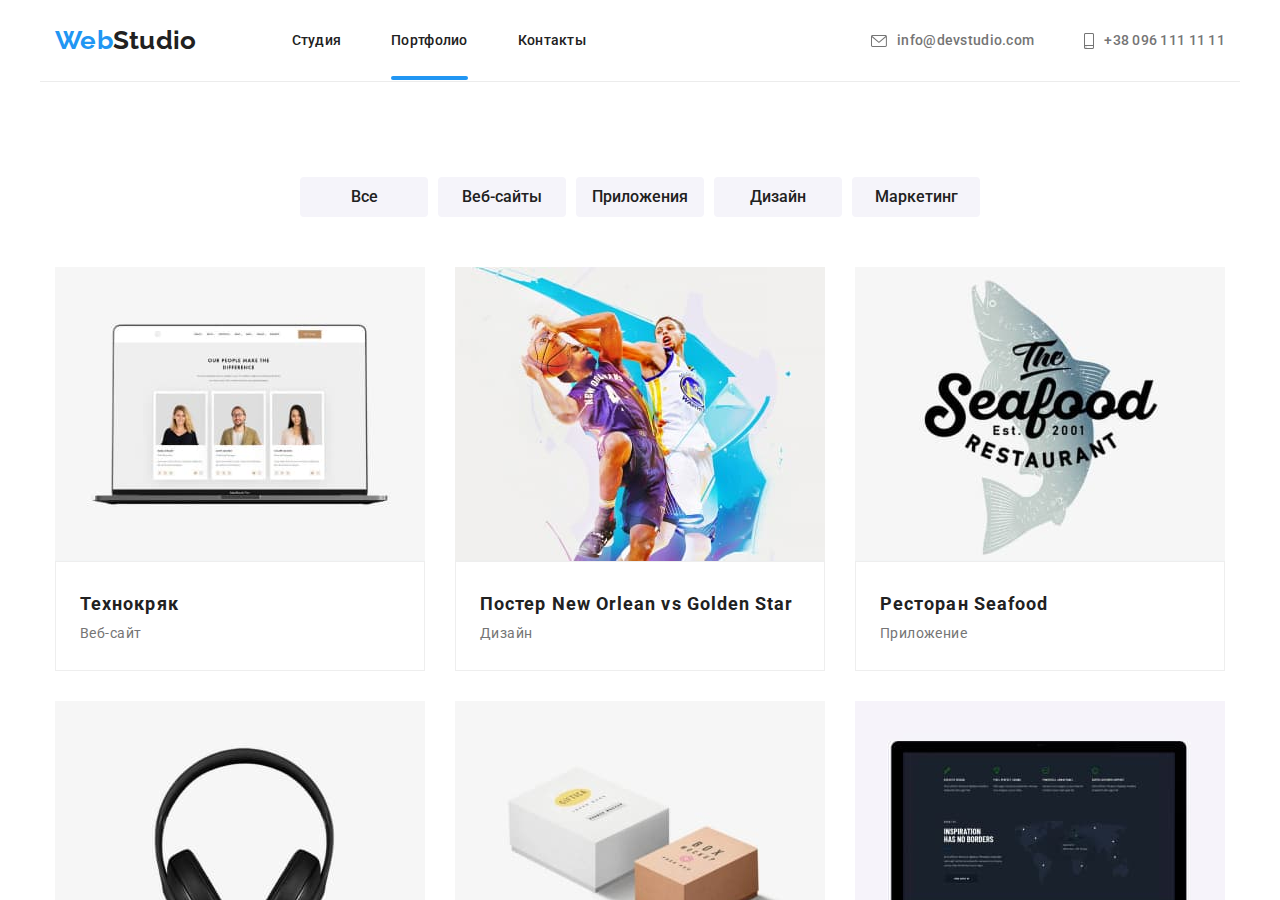
==== commit f240a4c3: "finished mobile" ====
--- a/portfolio.html
+++ b/portfolio.html
@@ -9,342 +9,416 @@
   </head>
 
   <body>
-    <!-- <header class="header">
-      <div class="container header__container">
-        <nav class="navigation">
-          <a class="link logo header__logo" href="/index.html"
-            ><span class="color-logo">Web</span>Studio</a
-          >
+    <div class="scroll-wrapper">
+      <header class="header">
+        <div class="container header__container">
+          <nav class="navigation">
+            <a class="link logo header__logo" href="/index.html"
+              ><span class="color-logo">Web</span>Studio</a
+            >
 
-          <ul class="list menu">
-            <li class="menu__item">
-              <a class="link menu__link" href="/index.html">Студия</a>
-            </li>
-            <li class="menu__item">
-              <a
-                class="link menu__link menu__link--current"
-                href="./portfolio.html"
-                >Портфолио</a
+            <ul class="list menu">
+              <li class="menu__item">
+                <a class="link menu__link" href="/index.html">Студия</a>
+              </li>
+              <li class="menu__item">
+                <a
+                  class="link menu__link menu__link--current"
+                  href="./portfolio.html"
+                  >Портфолио</a
+                >
+              </li>
+              <li class="menu__item">
+                <a class="link menu__link" href="#">Контакты</a>
+              </li>
+            </ul>
+            <button type="button" class="menu__button" data-menu-button>
+              <svg width="40px" height="40px" aria-label="mobile menu toggle">
+                <use
+                  class="icon-menu"
+                  href="./images/icons/sprite.svg#icon-menu_40px"
+                ></use>
+                <use
+                  class="icon-cross"
+                  href="./images/icons/sprite.svg#icon-close_40px"
+                ></use>
+              </svg>
+            </button>
+          </nav>
+          <ul class="list contacts">
+            <li class="contacts__item">
+              <a class="link contacts__link" href="mailto:info@devstudio.com">
+                <svg class="icon contacts__icon" width="16" height="12">
+                  <use
+                    href="./images/icons/sprite.svg#icon-envelope"
+                  ></use></svg
+                >info@devstudio.com</a
               >
             </li>
-            <li class="menu__item">
-              <a class="link menu__link" href="#">Контакты</a>
-            </li>
-          </ul>
-        </nav>
-        <ul class="list contacts">
-          <li class="contacts__item">
-            <a class="link contacts__link" href="mailto:info@devstudio.com">
-              <svg class="icon contacts__icon" width="16" height="12">
-                <use href="./images/icons/sprite.svg#icon-envelope"></use></svg
-              >info@devstudio.com</a
-            >
-          </li>
-          <li class="contacts__item">
-            <a class="link contacts__link" href="tel:+380961111111"
-              ><svg class="icon contacts__icon" width="10" height="16">
-                <use
-                  href="./images/icons/sprite.svg#icon-smartphone"
-                ></use></svg
-              >+38 096 111 11 11</a
-            >
-          </li>
-        </ul>
-      </div>
-    </header> -->
-    <main>
-      <section class="work-examples section">
-        <div class="container">
-          <h2 class="visually-hidden">Примеры работ</h2>
-          <ul class="list filter">
-            <li class="filter__item">
-              <button class="button" type="button">Все</button>
-            </li>
-            <li class="filter__item">
-              <button class="button" type="button">Веб-сайты</button>
-            </li>
-            <li class="filter__item">
-              <button class="button" type="button">Приложения</button>
-            </li>
-            <li class="filter__item">
-              <button class="button" type="button">Дизайн</button>
-            </li>
-            <li class="filter__item">
-              <button class="button" type="button">Маркетинг</button>
-            </li>
-          </ul>
-
-          <ul class="list work-example__list">
-            <li class="work-example__item">
-              <div class="card">
-                <img
-                  src="./images/projects/project-1.jpg"
-                  alt="Веб-сайт"
-                  width="370"
-                />
-                <div class="card__overlay">
-                  <p class="overlay__text">
-                    Ресурс предлагает комплексные предложения с разным уровнем
-                    функционала и сервисов. Все это позволит посетителю получить
-                    исчерпывающие сведения о компании или частном лице.
-                  </p>
-                </div>
-              </div>
-              <div class="card__meta">
-                <h3 class="card__title">Технокряк</h3>
-                <p class="card__text">Веб-сайт</p>
-              </div>
-            </li>
-            <li class="work-example__item">
-              <div class="card">
-                <img
-                  src="./images/projects/project-2.jpg"
-                  alt="Постер New Orlean vs Golden Star"
-                  width="370"
-                />
-                <div class="card__overlay">
-                  <p class="overlay__text">
-                    Ресурс предлагает комплексные предложения с разным уровнем
-                    функционала и сервисов. Все это позволит посетителю получить
-                    исчерпывающие сведения о компании или частном лице.
-                  </p>
-                </div>
-              </div>
-              <div class="card__meta">
-                <h3 class="card__title">Постер New Orlean vs Golden Star</h3>
-                <p class="card__text">Дизайн</p>
-              </div>
-            </li>
-            <li class="work-example__item">
-              <div class="card">
-                <img
-                  src="./images/projects/project-3.jpg"
-                  alt="Ресторан Seafood"
-                  width="370"
-                />
-                <div class="card__overlay">
-                  <p class="overlay__text">
-                    Ресурс предлагает комплексные предложения с разным уровнем
-                    функционала и сервисов. Все это позволит посетителю получить
-                    исчерпывающие сведения о компании или частном лице.
-                  </p>
-                </div>
-              </div>
-              <div class="card__meta">
-                <h3 class="card__title">Ресторан Seafood</h3>
-                <p class="card__text">Приложение</p>
-              </div>
-            </li>
-            <li class="work-example__item">
-              <div class="card">
-                <img
-                  src="./images/projects/project-4.jpg"
-                  alt="Проект Prime"
-                  width="370"
-                />
-                <div class="card__overlay">
-                  <p class="overlay__text">
-                    Ресурс предлагает комплексные предложения с разным уровнем
-                    функционала и сервисов. Все это позволит посетителю получить
-                    исчерпывающие сведения о компании или частном лице.
-                  </p>
-                </div>
-              </div>
-              <div class="card__meta">
-                <h3 class="card__title">Проект Prime</h3>
-                <p class="card__text">Маркетинг</p>
-              </div>
-            </li>
-            <li class="work-example__item">
-              <div class="card">
-                <img
-                  src="./images/projects/project-5.jpg"
-                  alt="Проект Boxes"
-                  width="370"
-                />
-                <div class="card__overlay">
-                  <p class="overlay__text">
-                    Ресурс предлагает комплексные предложения с разным уровнем
-                    функционала и сервисов. Все это позволит посетителю получить
-                    исчерпывающие сведения о компании или частном лице.
-                  </p>
-                </div>
-              </div>
-              <div class="card__meta">
-                <h3 class="card__title">Проект Boxes</h3>
-                <p class="card__text">Приложение</p>
-              </div>
-            </li>
-            <li class="work-example__item">
-              <div class="card">
-                <img
-                  src="./images/projects/project-6.jpg"
-                  alt="Inspiration has no Borders"
-                  width="370"
-                />
-                <div class="card__overlay">
-                  <p class="overlay__text">
-                    Ресурс предлагает комплексные предложения с разным уровнем
-                    функционала и сервисов. Все это позволит посетителю получить
-                    исчерпывающие сведения о компании или частном лице.
-                  </p>
-                </div>
-              </div>
-              <div class="card__meta">
-                <h3 class="card__title">Inspiration has no Borders</h3>
-                <p class="card__text">Веб-сайт</p>
-              </div>
-            </li>
-            <li class="work-example__item">
-              <div class="card">
-                <img
-                  src="./images/projects/project-7.jpg"
-                  alt="Издание Limited Edition"
-                  width="370"
-                />
-                <div class="card__overlay">
-                  <p class="overlay__text">
-                    Ресурс предлагает комплексные предложения с разным уровнем
-                    функционала и сервисов. Все это позволит посетителю получить
-                    исчерпывающие сведения о компании или частном лице.
-                  </p>
-                </div>
-              </div>
-              <div class="card__meta">
-                <h3 class="card__title">Издание Limited Edition</h3>
-                <p class="card__text">Дизайн</p>
-              </div>
-            </li>
-            <li class="work-example__item">
-              <div class="card">
-                <img
-                  src="./images/projects/project-8.jpg"
-                  alt="Проект LAB"
-                  width="370"
-                />
-                <div class="card__overlay">
-                  <p class="overlay__text">
-                    Ресурс предлагает комплексные предложения с разным уровнем
-                    функционала и сервисов. Все это позволит посетителю получить
-                    исчерпывающие сведения о компании или частном лице.
-                  </p>
-                </div>
-              </div>
-              <div class="card__meta">
-                <h3 class="card__title">Проект LAB</h3>
-                <p class="card__text">Маркетинг</p>
-              </div>
-            </li>
-            <li class="work-example__item">
-              <div class="card">
-                <img
-                  src="./images/projects/project-9.jpg"
-                  alt="Growing Business"
-                  width="370"
-                />
-                <div class="card__overlay">
-                  <p class="overlay__text">
-                    Ресурс предлагает комплексные предложения с разным уровнем
-                    функционала и сервисов. Все это позволит посетителю получить
-                    исчерпывающие сведения о компании или частном лице.
-                  </p>
-                </div>
-              </div>
-              <div class="card__meta">
-                <h3 class="card__title">Growing Business</h3>
-                <p class="card__text">Приложение</p>
-              </div>
+            <li class="contacts__item">
+              <a class="link contacts__link" href="tel:+380961111111"
+                ><svg class="icon contacts__icon" width="10" height="16">
+                  <use
+                    href="./images/icons/sprite.svg#icon-smartphone"
+                  ></use></svg
+                >+38 096 111 11 11</a
+              >
             </li>
           </ul>
         </div>
-      </section>
-    </main>
-    <footer class="footer">
-      <div class="footer__container container">
-        <div class="footer-contacts__wrapper">
-          <a class="link logo logo--dark-bg footer__logo" href="/index.html"
-            ><span class="color-logo">Web</span>Studio</a
-          >
-          <address class="footer-contacts">
-            <ul class="footer-contacts__list">
-              <li class="footer-contacts__item">
-                <a
-                  class="link"
-                  href="https://goo.gl/maps/Z4iwxhbqDGJFQBdJ7"
-                  target="_blank"
-                  rel="noreferrer noopener"
-                  >г. Киев, пр-т Леси Украинки, 26</a
-                >
-              </li>
-              <li class="footer-contacts__item">
-                <a class="link mail" href="mailto:info@devstudio.com"
-                  >info@devstudio.com</a
-                >
-              </li>
-              <li class="footer-contacts__item">
-                <a class="link tel" href="tel:+380961111111"
-                  >+38 096 111 11 11</a
-                >
+      </header>
+
+      <div class="mobile-menu" data-menu>
+        <ul class="list mobile-menu__list">
+          <li class="mobile-menu__item">
+            <a class="link mobile-menu__link" href="/index.html">Студия</a>
+          </li>
+          <li class="mobile-menu__item">
+            <a class="link mobile-menu__link" href="./portfolio.html"
+              >Портфолио</a
+            >
+          </li>
+          <li class="mobile-menu__item">
+            <a class="link mobile-menu__link" href="#">Контакты</a>
+          </li>
+        </ul>
+
+        <ul class="list mobile-contacts">
+          <li class="mobile-contacts__item">
+            <a class="link mobile-contacts__link" href="tel:+380961111111"
+              >+38 096 111 11 11</a
+            >
+          </li>
+          <li class="mobile-contacts__item">
+            <a
+              class="link mobile-contacts__link"
+              href="mailto:info@devstudio.com"
+            >
+              info@devstudio.com</a
+            >
+          </li>
+        </ul>
+        <ul class="list mobile-socials__list">
+          <li class="mobile-socials__item">
+            <a href="#" class="mobile-socials__link link">Instagram </a>
+          </li>
+          <li class="mobile-socials__item">
+            <a href="#" class="mobile-socials__link link">Twitter </a>
+          </li>
+          <li class="mobile-socials__item">
+            <a href="#" class="mobile-socials__link link">Facebook </a>
+          </li>
+          <li class="mobile-socials__item">
+            <a href="#" class="mobile-socials__link link">LinkedIn </a>
+          </li>
+        </ul>
+      </div>
+      <main>
+        <section class="work-examples section">
+          <div class="container">
+            <h2 class="visually-hidden">Примеры работ</h2>
+            <ul class="list filter">
+              <li class="filter__item">
+                <button class="button" type="button">Все</button>
+              </li>
+              <li class="filter__item">
+                <button class="button" type="button">Веб-сайты</button>
+              </li>
+              <li class="filter__item">
+                <button class="button" type="button">Приложения</button>
+              </li>
+              <li class="filter__item">
+                <button class="button" type="button">Дизайн</button>
+              </li>
+              <li class="filter__item">
+                <button class="button" type="button">Маркетинг</button>
               </li>
             </ul>
-          </address>
+
+            <ul class="list work-example__list">
+              <li class="work-example__item">
+                <div class="card">
+                  <img
+                    src="./images/projects/project-1.jpg"
+                    alt="Веб-сайт"
+                    width="370"
+                  />
+                  <div class="card__overlay">
+                    <p class="overlay__text">
+                      Ресурс предлагает комплексные предложения с разным уровнем
+                      функционала и сервисов. Все это позволит посетителю
+                      получить исчерпывающие сведения о компании или частном
+                      лице.
+                    </p>
+                  </div>
+                </div>
+                <div class="card__meta">
+                  <h3 class="card__title">Технокряк</h3>
+                  <p class="card__text">Веб-сайт</p>
+                </div>
+              </li>
+              <li class="work-example__item">
+                <div class="card">
+                  <img
+                    src="./images/projects/project-2.jpg"
+                    alt="Постер New Orlean vs Golden Star"
+                    width="370"
+                  />
+                  <div class="card__overlay">
+                    <p class="overlay__text">
+                      Ресурс предлагает комплексные предложения с разным уровнем
+                      функционала и сервисов. Все это позволит посетителю
+                      получить исчерпывающие сведения о компании или частном
+                      лице.
+                    </p>
+                  </div>
+                </div>
+                <div class="card__meta">
+                  <h3 class="card__title">Постер New Orlean vs Golden Star</h3>
+                  <p class="card__text">Дизайн</p>
+                </div>
+              </li>
+              <li class="work-example__item">
+                <div class="card">
+                  <img
+                    src="./images/projects/project-3.jpg"
+                    alt="Ресторан Seafood"
+                    width="370"
+                  />
+                  <div class="card__overlay">
+                    <p class="overlay__text">
+                      Ресурс предлагает комплексные предложения с разным уровнем
+                      функционала и сервисов. Все это позволит посетителю
+                      получить исчерпывающие сведения о компании или частном
+                      лице.
+                    </p>
+                  </div>
+                </div>
+                <div class="card__meta">
+                  <h3 class="card__title">Ресторан Seafood</h3>
+                  <p class="card__text">Приложение</p>
+                </div>
+              </li>
+              <li class="work-example__item">
+                <div class="card">
+                  <img
+                    src="./images/projects/project-4.jpg"
+                    alt="Проект Prime"
+                    width="370"
+                  />
+                  <div class="card__overlay">
+                    <p class="overlay__text">
+                      Ресурс предлагает комплексные предложения с разным уровнем
+                      функционала и сервисов. Все это позволит посетителю
+                      получить исчерпывающие сведения о компании или частном
+                      лице.
+                    </p>
+                  </div>
+                </div>
+                <div class="card__meta">
+                  <h3 class="card__title">Проект Prime</h3>
+                  <p class="card__text">Маркетинг</p>
+                </div>
+              </li>
+              <li class="work-example__item">
+                <div class="card">
+                  <img
+                    src="./images/projects/project-5.jpg"
+                    alt="Проект Boxes"
+                    width="370"
+                  />
+                  <div class="card__overlay">
+                    <p class="overlay__text">
+                      Ресурс предлагает комплексные предложения с разным уровнем
+                      функционала и сервисов. Все это позволит посетителю
+                      получить исчерпывающие сведения о компании или частном
+                      лице.
+                    </p>
+                  </div>
+                </div>
+                <div class="card__meta">
+                  <h3 class="card__title">Проект Boxes</h3>
+                  <p class="card__text">Приложение</p>
+                </div>
+              </li>
+              <li class="work-example__item">
+                <div class="card">
+                  <img
+                    src="./images/projects/project-6.jpg"
+                    alt="Inspiration has no Borders"
+                    width="370"
+                  />
+                  <div class="card__overlay">
+                    <p class="overlay__text">
+                      Ресурс предлагает комплексные предложения с разным уровнем
+                      функционала и сервисов. Все это позволит посетителю
+                      получить исчерпывающие сведения о компании или частном
+                      лице.
+                    </p>
+                  </div>
+                </div>
+                <div class="card__meta">
+                  <h3 class="card__title">Inspiration has no Borders</h3>
+                  <p class="card__text">Веб-сайт</p>
+                </div>
+              </li>
+              <li class="work-example__item">
+                <div class="card">
+                  <img
+                    src="./images/projects/project-7.jpg"
+                    alt="Издание Limited Edition"
+                    width="370"
+                  />
+                  <div class="card__overlay">
+                    <p class="overlay__text">
+                      Ресурс предлагает комплексные предложения с разным уровнем
+                      функционала и сервисов. Все это позволит посетителю
+                      получить исчерпывающие сведения о компании или частном
+                      лице.
+                    </p>
+                  </div>
+                </div>
+                <div class="card__meta">
+                  <h3 class="card__title">Издание Limited Edition</h3>
+                  <p class="card__text">Дизайн</p>
+                </div>
+              </li>
+              <li class="work-example__item">
+                <div class="card">
+                  <img
+                    src="./images/projects/project-8.jpg"
+                    alt="Проект LAB"
+                    width="370"
+                  />
+                  <div class="card__overlay">
+                    <p class="overlay__text">
+                      Ресурс предлагает комплексные предложения с разным уровнем
+                      функционала и сервисов. Все это позволит посетителю
+                      получить исчерпывающие сведения о компании или частном
+                      лице.
+                    </p>
+                  </div>
+                </div>
+                <div class="card__meta">
+                  <h3 class="card__title">Проект LAB</h3>
+                  <p class="card__text">Маркетинг</p>
+                </div>
+              </li>
+              <li class="work-example__item">
+                <div class="card">
+                  <img
+                    src="./images/projects/project-9.jpg"
+                    alt="Growing Business"
+                    width="370"
+                  />
+                  <div class="card__overlay">
+                    <p class="overlay__text">
+                      Ресурс предлагает комплексные предложения с разным уровнем
+                      функционала и сервисов. Все это позволит посетителю
+                      получить исчерпывающие сведения о компании или частном
+                      лице.
+                    </p>
+                  </div>
+                </div>
+                <div class="card__meta">
+                  <h3 class="card__title">Growing Business</h3>
+                  <p class="card__text">Приложение</p>
+                </div>
+              </li>
+            </ul>
+          </div>
+        </section>
+      </main>
+      <footer class="footer">
+        <div class="footer__container container">
+          <div class="footer-contacts__wrapper">
+            <a class="link logo logo--dark-bg footer__logo" href="/index.html"
+              ><span class="color-logo">Web</span>Studio</a
+            >
+            <address class="footer-contacts">
+              <ul class="footer-contacts__list">
+                <li class="footer-contacts__item">
+                  <a
+                    class="link"
+                    href="https://goo.gl/maps/Z4iwxhbqDGJFQBdJ7"
+                    target="_blank"
+                    rel="noreferrer noopener"
+                    >г. Киев, пр-т Леси Украинки, 26</a
+                  >
+                </li>
+                <li class="footer-contacts__item">
+                  <a class="link mail" href="mailto:info@devstudio.com"
+                    >info@devstudio.com</a
+                  >
+                </li>
+                <li class="footer-contacts__item">
+                  <a class="link tel" href="tel:+380961111111"
+                    >+38 096 111 11 11</a
+                  >
+                </li>
+              </ul>
+            </address>
+          </div>
+          <div class="footer-socials__wrapper">
+            <h2 class="footer-title">присоединяйтесь</h2>
+            <ul class="socials__list">
+              <li class="socials__item">
+                <a href="#" class="socials__link socials__link--dark-bg link"
+                  ><svg class="icon socials__icon footer__icon">
+                    <use
+                      href="./images/icons/sprite.svg#icon-instagram-2"
+                    ></use>
+                  </svg>
+                </a>
+              </li>
+              <li class="socials__item">
+                <a href="#" class="socials__link socials__link--dark-bg link"
+                  ><svg class="icon socials__icon footer__icon">
+                    <use href="./images/icons/sprite.svg#icon-twitter-1"></use>
+                  </svg>
+                </a>
+              </li>
+              <li class="socials__item">
+                <a href="#" class="socials__link socials__link--dark-bg link"
+                  ><svg class="icon socials__icon footer__icon">
+                    <use href="./images/icons/sprite.svg#icon-facebook-1"></use>
+                  </svg>
+                </a>
+              </li>
+              <li class="socials__item">
+                <a href="#" class="socials__link socials__link--dark-bg link"
+                  ><svg class="icon socials__icon footer__icon">
+                    <use
+                      href="./images/icons/sprite.svg#icon-linkedin-1"
+                    ></use></svg
+                ></a>
+              </li>
+            </ul>
+          </div>
+          <div class="footer-form__wrapper">
+            <h2 class="footer-title">Подпишитесь на рассылку</h2>
+            <form class="footer-form">
+              <input
+                type="email"
+                name="footer-email"
+                placeholder="E-mail"
+                required
+                class="footer-email"
+              />
+              <button
+                type="submit"
+                class="button button--big footer-form__button"
+              >
+                <span>Подписаться</span>
+                <svg class="icon send-icon">
+                  <use href="./images/icons/sprite.svg#icon-send"></use>
+                </svg>
+              </button>
+            </form>
+          </div>
         </div>
-        <div class="footer-socials__wrapper">
-          <h2 class="footer-title">присоединяйтесь</h2>
-          <ul class="socials__list">
-            <li class="socials__item">
-              <a href="#" class="socials__link socials__link--dark-bg link"
-                ><svg class="icon socials__icon footer__icon">
-                  <use href="./images/icons/sprite.svg#icon-instagram-2"></use>
-                </svg>
-              </a>
-            </li>
-            <li class="socials__item">
-              <a href="#" class="socials__link socials__link--dark-bg link"
-                ><svg class="icon socials__icon footer__icon">
-                  <use href="./images/icons/sprite.svg#icon-twitter-1"></use>
-                </svg>
-              </a>
-            </li>
-            <li class="socials__item">
-              <a href="#" class="socials__link socials__link--dark-bg link"
-                ><svg class="icon socials__icon footer__icon">
-                  <use href="./images/icons/sprite.svg#icon-facebook-1"></use>
-                </svg>
-              </a>
-            </li>
-            <li class="socials__item">
-              <a href="#" class="socials__link socials__link--dark-bg link"
-                ><svg class="icon socials__icon footer__icon">
-                  <use
-                    href="./images/icons/sprite.svg#icon-linkedin-1"
-                  ></use></svg
-              ></a>
-            </li>
-          </ul>
-        </div>
-        <div class="footer-form__wrapper">
-          <h2 class="footer-title">Подпишитесь на рассылку</h2>
-          <form class="footer-form">
-            <input
-              type="email"
-              name="footer-email"
-              placeholder="E-mail"
-              required
-              class="footer-email"
-            />
-            <button
-              type="submit"
-              class="button button--big footer-form__button"
-            >
-              <span>Подписаться</span>
-              <svg class="icon send-icon">
-                <use href="./images/icons/sprite.svg#icon-send"></use>
-              </svg>
-            </button>
-          </form>
-        </div>
-      </div>
-    </footer>
+      </footer>
+    </div>
+    <script src="./js/modal-menu.js"></script>
   </body>
 </html>
--- a/css/main.min.css
+++ b/css/main.min.css
@@ -1 +1 @@
-/*! modern-normalize v2.0.0 | MIT License | https://github.com/sindresorhus/modern-normalize */@import"https://fonts.googleapis.com/css2?family=Raleway:wght@700&family=Roboto:wght@400;500;700;900&display=swap";*,::before,::after{box-sizing:border-box}html{font-family:system-ui,"Segoe UI",Roboto,Helvetica,Arial,sans-serif,"Apple Color Emoji","Segoe UI Emoji";line-height:1.15;-webkit-text-size-adjust:100%;-moz-tab-size:4;-o-tab-size:4;tab-size:4}body{margin:0}hr{height:0;color:inherit}abbr[title]{-webkit-text-decoration:underline dotted;text-decoration:underline dotted}b,strong{font-weight:bolder}code,kbd,samp,pre{font-family:ui-monospace,SFMono-Regular,Consolas,"Liberation Mono",Menlo,monospace;font-size:1em}small{font-size:80%}sub,sup{font-size:75%;line-height:0;position:relative;vertical-align:baseline}sub{bottom:-0.25em}sup{top:-0.5em}table{text-indent:0;border-color:inherit}button,input,optgroup,select,textarea{font-family:inherit;font-size:100%;line-height:1.15;margin:0}button,select{text-transform:none}button,[type=button],[type=reset],[type=submit]{-webkit-appearance:button}::-moz-focus-inner{border-style:none;padding:0}:-moz-focusring{outline:1px dotted ButtonText}:-moz-ui-invalid{box-shadow:none}legend{padding:0}progress{vertical-align:baseline}::-webkit-inner-spin-button,::-webkit-outer-spin-button{height:auto}[type=search]{-webkit-appearance:textfield;outline-offset:-2px}::-webkit-search-decoration{-webkit-appearance:none}::-webkit-file-upload-button{-webkit-appearance:button;font:inherit}summary{display:list-item}:root{--title-text-color: #212121;--accent-color: #2196f3;--main-text-color: #757575;--dark-bg-text-color: #fff;--dark-bg-color: #2f303a;--dark-bg-link-text-color: rgba(255, 255, 255, 0.6);--button-color: #f5f4fa;--gap: 30px;--icon-color: #afb1b8;--main-font: "Roboto", sans-serif}.visually-hidden{position:absolute;width:1px;height:1px;margin:-1px;border:0;padding:0;white-space:nowrap;-webkit-clip-path:inset(100%);clip-path:inset(100%);clip:rect(0 0 0 0);overflow:hidden}h1,h2,h3,h4,h5,h6,p{margin-top:0px;margin-bottom:0px}img{display:block;max-width:100%}body{font-family:var(--main-font);font-size:14px;line-height:1.7;letter-spacing:.03em;color:var(--main-text-color)}ul{list-style:none;margin:0;padding:0}.link{text-decoration:none;font-style:normal;color:inherit;transition:color 250ms cubic-bezier(0.4, 0, 0.2, 1)}.link:focus,.link:hover,.link:active{color:var(--accent-color)}.section-title{color:var(--title-text-color);text-align:center;font-size:28px;font-family:Roboto;font-weight:700;letter-spacing:.84px;margin-bottom:30px}@media screen and (min-width: 1199.98px){.section-title{font-size:36px;line-height:1.16;margin-bottom:50px}}.icon{fill:var(--icon-color);transition:fill 250ms cubic-bezier(0.4, 0, 0.2, 1)}.link:hover>.icon,.link:focus>.icon,.link:active>.icon{fill:currentColor}.button{min-width:128px;height:40px;font-weight:500;font-size:16px;line-height:1.62;text-align:center;border:none;border-radius:4px;color:var(--title-text-color);background-color:var(--button-color);cursor:pointer;transition:background-color 250ms cubic-bezier(0.4, 0, 0.2, 1),box-shadow 250ms cubic-bezier(0.4, 0, 0.2, 1),color 250ms cubic-bezier(0.4, 0, 0.2, 1)}.button:hover,.button:focus{color:var(--dark-bg-text-color);background-color:var(--accent-color);box-shadow:0px 4px 4px rgba(0,0,0,.15)}.button--big{width:200px;height:50px;font-weight:700;line-height:1.9;letter-spacing:.06em}.logo{font-family:"Raleway";font-weight:700;font-size:26px;line-height:1.2;color:var(--title-text-color)}.logo--dark-bg{color:var(--dark-bg-text-color)}.color-logo{color:var(--accent-color)}.navigation{display:flex;align-items:center;font-weight:500;font-size:14px;line-height:1.14;letter-spacing:.02em;color:var(--title-text-color)}.menu{display:flex;-moz-column-gap:50px;column-gap:50px}.menu__link{padding-top:32px;padding-bottom:32px}.menu__link::after{display:none;content:"";height:4px;background-color:var(--accent-color);border-radius:2px}.menu__link--current{position:relative}.menu__link--current::after{display:block;position:absolute;bottom:0;width:100%}.contacts{display:flex;flex-wrap:wrap;align-items:center;-moz-column-gap:50px;column-gap:50px;margin-left:auto;font-weight:500;line-height:1.14;letter-spacing:.02em;color:var(--main-text-color)}.contacts__link{padding-top:20px;padding-bottom:20px}.contacts__icon{fill:currentColor;margin-right:10px;transition:fill 250ms cubic-bezier(0.4, 0, 0.2, 1)}.contacts :last-child{display:flex;align-items:center}.socials__list{display:flex;justify-content:center;-moz-column-gap:10px;column-gap:10px}.socials__icon{width:20px;height:20px}.socials__link{display:flex;width:44px;height:44px;align-items:center;justify-content:center;border-radius:50%;transition:background-color 250ms cubic-bezier(0.4, 0, 0.2, 1)}.socials__link:hover{background-color:#2196f3}.socials__link:hover .icon{fill:#fff}.socials__link--dark-bg{background-color:rgba(255,255,255,.1)}.modal-overlay{position:fixed;top:0;left:0;width:100%;height:100%;background-color:rgba(0,0,0,.2);opacity:1;transition:opacity 250ms cubic-bezier(0.4, 0, 0.2, 1)}.modal-overlay.is-hidden{opacity:0;pointer-events:none}.modal{position:absolute;top:50%;left:50%;transform:translate(-50%, -50%) scale(1);width:530px;height:580px;padding:40px;background:var(--dark-bg-text-color);border-radius:4px;box-shadow:0px 1px 3px rgba(0,0,0,.12),0px 1px 1px rgba(0,0,0,.14),0px 2px 1px rgba(0,0,0,.2);opacity:1;transition:transform 250ms}.modal-overlay.is-hidden .modal{transform:translate(-50%, -50%) scale(0.5)}.modal__title{margin-bottom:12px;font-size:20px;line-height:23px;letter-spacing:.03em;color:#212121}.btn-close{position:absolute;top:10px;right:10px;min-width:30px;height:30px;border:1px solid var(--button-color);border-radius:50%;background-color:rgba(0,0,0,0)}.btn-close:hover .icon{fill:var(--dark-bg-text-color)}.modal__form{display:flex;flex-direction:column}.modal__input{width:100%;height:40px;padding-left:35px;padding-right:35px;border:1px solid rgba(33,33,33,.2);border-radius:4px;transition:fill 250ms cubic-bezier(0.4, 0, 0.2, 1),border 250ms cubic-bezier(0.4, 0, 0.2, 1)}.modal__input:focus{border:1px solid var(--accent-color);outline:rgba(0,0,0,0)}.input-wrapper:focus-within .modal__icon{fill:var(--accent-color)}.modal__label:focus-within .modal__text{color:var(--accent-color)}.modal__text{display:block;margin-bottom:5px;font-size:12px;line-height:14px;letter-spacing:.01em;color:#757575}.modal__comment{height:120px;resize:none;padding:12px 16px}.modal__comment::-moz-placeholder{font-family:"Roboto";font-style:normal;font-weight:400;font-size:12px;line-height:14px;letter-spacing:.01em;color:rgba(117,117,117,.5)}.modal__comment::placeholder{font-family:"Roboto";font-style:normal;font-weight:400;font-size:12px;line-height:14px;letter-spacing:.01em;color:rgba(117,117,117,.5)}.modal__icon{position:absolute;top:0;left:0;transform:translateY(50%);margin-left:12px;fill:inherit}.input-wrapper{position:relative;margin-bottom:10px}.comment-wrapper{margin-bottom:20px}.confirm-label{display:flex;align-items:center;justify-content:center;-moz-column-gap:8px;column-gap:8px;margin-bottom:20px;font-size:14px;line-height:24px;letter-spacing:.03em;color:#757575;cursor:pointer}.confirm-label__link{color:var(--accent-color);text-decoration:underline}.submit-button{max-width:200px;align-self:center}.modal-form-label{display:block}.confirm__checkbox{position:absolute;top:0;left:0;-webkit-appearance:none;-moz-appearance:none;appearance:none;width:1px;height:1px;margin:-1px;border:0;padding:0;white-space:nowrap;-webkit-clip-path:inset(100%);clip-path:inset(100%);clip:rect(0 0 0 0);overflow:hidden}.check-icon{display:inline-block;width:15px;height:15px;border:2px solid;border-radius:2px}.confirm__checkbox:checked+.check-icon{background-color:var(--accent-color);border-color:rgba(0,0,0,0);background-image:url(../images/icons/SVG/icon-check.svg);background-size:contain;background-origin:border-box}.filter{display:flex;flex-wrap:wrap;-moz-column-gap:10px;column-gap:10px;row-gap:15px;margin-bottom:40px}@media screen and (min-width: 767.98px){.filter{justify-content:center;margin-bottom:30px}}@media screen and (min-width: 1199.98px){.filter{justify-content:center;margin-bottom:50px}}.card{position:relative;overflow:hidden}.card__overlay{padding:63px 24px;position:absolute;top:0;left:0;transform:translateY(100%);transition:transform 250ms cubic-bezier(0.4, 0, 0.2, 1);height:100%;background:rgba(33,150,243,.9);font-size:18px;line-height:28px;letter-spacing:.03em;color:#fff}.card__title{font-weight:700;font-size:18px;line-height:2;letter-spacing:.06em;color:var(--title-text-color)}.overlay__text{font-size:16px;line-height:1.87}.card__meta{padding:24px;background:#fff;border:1px solid #eee}.container{max-width:480px;padding-left:15px;padding-right:15px;margin-left:auto;margin-right:auto}@media screen and (min-width: 767.98px){.container{max-width:768px}}@media screen and (min-width: 1199.98px){.container{max-width:1200px}}.section{padding-top:60px;padding-bottom:60px}@media screen and (min-width: 1199.98px){.section{padding-top:95px;padding-bottom:95px}}.header__container{display:flex;align-items:center;border-bottom:1px solid #ececec}.header__logo{padding:25px 0;margin-right:95px}.hero{padding:120px 0;text-align:center;background-color:var(--dark-bg-color)}@media screen and (min-width: 1199.98px){.hero{padding-top:200px;padding-bottom:200px}}.hero__title{font-family:Roboto,sans-serif;font-weight:900;font-size:26px;line-height:1.6;letter-spacing:1.56px;text-align:center;text-transform:uppercase;margin:0 auto 30px;max-width:360px;color:var(--dark-bg-text-color)}@media screen and (min-width: 1199.98px){.hero__title{font-size:44px;line-height:1.36;letter-spacing:2.64px;max-width:700px}}@media screen and (min-width: 767.98px){.features__list{display:flex;flex-wrap:wrap;gap:var(--gap)}}.features__item::before{content:"";display:block;height:120px;background-color:var(--button-color);background-repeat:no-repeat;background-size:70px 70px;background-position:center;border-radius:4px;margin-bottom:30px}@media screen and (max-width: 767px){.features__item:not(:last-child){margin-bottom:30px}}@media screen and (min-width: 767.98px){.features__item{flex-basis:calc((100% - 30px)/2)}}@media screen and (min-width: 1199.98px){.features__item{flex-basis:calc((100% - 90px)/4)}}.features__item--antenna::before{background-image:url(/images/icons/SVG/antenna.svg)}.features__item--clock::before{background-image:url(/images/icons/SVG/clock.svg)}.features__item--diagram::before{background-image:url(/images/icons/SVG/diagram.svg)}.features__item--astronaut::before{background-image:url(/images/icons/SVG/astronaut.svg)}.features__title{margin-bottom:10px;font-style:normal;font-size:14px;font-weight:700;line-height:1.14;letter-spacing:.03em;text-transform:uppercase;color:var(--title-text-color)}.work{display:none}@media screen and (min-width: 1199.98px){.work{display:block}}.work__secondary-title{margin-bottom:95px}.work__list{display:flex;-moz-column-gap:30px;column-gap:30px}.work__item{position:relative}.work__overlay{display:flex;align-items:center;justify-content:center;position:absolute;bottom:0;left:0;height:70px;width:100%;background:rgba(47,48,58,.8)}.work__text{font-weight:700;font-size:14px;line-height:16px;letter-spacing:.03em;text-transform:uppercase;color:var(--dark-bg-text-color)}.work-example__list{display:flex;flex-wrap:wrap;gap:30px}.work-example__item{flex-grow:1}@media screen and (min-width: 767.98px){.work-example__item{flex-grow:0;flex-basis:calc((100% - 30px)/2)}}@media screen and (min-width: 1199.98px){.work-example__item{flex-basis:calc((100% - 60px)/3)}}.work-example__item{transition:box-shadow 250ms cubic-bezier(0.4, 0, 0.2, 1)}.work-example__item:hover{box-shadow:2px 2px 27px 0px #dedede}.work-example__item:hover .card__overlay{transform:translateY(0)}.team{background:#f5f4fa}.team-member__title{margin-bottom:10px;font-style:normal;font-weight:500;font-size:16px;line-height:1.18;letter-spacing:.03em;color:var(--title-text-color)}.team__list{display:flex;flex-wrap:wrap;gap:30px}.team__item{text-align:center;flex-grow:1}@media screen and (min-width: 767.98px){.team__item{max-width:354px}}@media screen and (min-width: 1199.98px){.team__item{max-width:270px}}.team-member__info{padding:30px 0;background:#fff;box-shadow:0px 1px 3px rgba(0,0,0,.12),0px 1px 1px rgba(0,0,0,.14),0px 2px 1px rgba(0,0,0,.2);border-radius:0px 0px 4px 4px}.team-member__position{margin-bottom:15px;font-size:16px;line-height:1.19;letter-spacing:.03em}.clients__list{justify-content:center;display:flex;flex-wrap:wrap;gap:30px}.clients__item{flex-basis:calc((100% - var(--gap))/2)}@media screen and (min-width: 767.98px){.clients__item{flex-basis:calc((100% - 2*var(--gap))/3)}}@media screen and (min-width: 1199.98px){.clients__item{flex-basis:calc((100% - 5*var(--gap))/6)}}.clients__link{display:flex;align-items:center;justify-content:center;height:90px;border:1px solid var(--icon-color, rgb(175, 177, 184));border-radius:4px;transition:border-color 250ms cubic-bezier(0.4, 0, 0.2, 1)}.clients__link:hover{border-color:var(--accent-color)}.footer{padding-top:60px;padding-bottom:60px;color:var(--dark-bg-text-color);background-color:var(--dark-bg-color)}.footer__logo{display:block;text-align:center;margin:0;padding:0;margin-bottom:20px}@media screen and (min-width: 1199.98px){.footer__logo{text-align:left}}.footer-contacts{text-align:center}@media screen and (min-width: 1199.98px){.footer-contacts{text-align:left}}.footer-socials__wrapper{text-align:center;padding-top:10px}@media screen and (max-width: 768px){.footer-socials__wrapper{padding-top:60px}}@media screen and (min-width: 1199.98px){.footer-socials__wrapper{text-align:left}}.footer-form__wrapper{padding-top:60px;text-align:center}@media screen and (min-width: 1199.98px){.footer-form__wrapper{padding-top:10px;text-align:left}}.footer-contacts__item:not(:last-child){margin-bottom:10px}.mail,.tel{color:var(--dark-bg-link-text-color)}@media screen and (min-width: 767.98px){.footer__container{display:flex;justify-content:space-around;flex-wrap:wrap;-moz-column-gap:70px;column-gap:70px}}@media screen and (min-width: 1199.98px){.footer__container{justify-content:space-between}}.footer-title{margin-bottom:20px;font-weight:700;font-size:14px;line-height:1.14;letter-spacing:.03em;text-transform:uppercase;color:var(--dark-bg-text-color)}.footer__content:not(:first-child){text-align:center;padding-top:10px}@media screen and (max-width: 767.98px){.footer__content:not(:first-child){padding-top:60px}}@media screen and (min-width: 1199.98px){.footer__content:not(:first-child){text-align:left}}.social-icon-link.footer-icon:hover{background-color:var(--accent-color)}.footer-email{min-width:360px;height:50px;flex-grow:1;padding-left:16px;padding-right:16px;border:1px solid rgba(255,255,255,.3);filter:drop-shadow(0px 4px 4px rgba(0, 0, 0, 0.15));border-radius:4px;background-color:rgba(0,0,0,0);color:var(--dark-bg-text-color)}.footer-form{display:flex;justify-content:center;align-items:center;flex-wrap:wrap;-moz-column-gap:12px;column-gap:12px;row-gap:30px}@media screen and (max-width: 1199px){.footer-form{flex-direction:column}}.send-icon{width:24px;height:24px;fill:currentColor;transition:fill 250ms cubic-bezier(0.4, 0, 0.2, 1)}.footer-form__button{display:flex;align-items:center;justify-content:center;-moz-column-gap:10px;column-gap:10px}.footer-form-button:hover .send-icon{fill:var(--dark-bg-text-color)}.footer__icon{fill:var(--dark-bg-text-color)}/*# sourceMappingURL=main.min.css.map */+/*! modern-normalize v2.0.0 | MIT License | https://github.com/sindresorhus/modern-normalize */@import"https://fonts.googleapis.com/css2?family=Raleway:wght@700&family=Roboto:wght@400;500;700;900&display=swap";*,::before,::after{box-sizing:border-box}html{font-family:system-ui,"Segoe UI",Roboto,Helvetica,Arial,sans-serif,"Apple Color Emoji","Segoe UI Emoji";line-height:1.15;-webkit-text-size-adjust:100%;-moz-tab-size:4;-o-tab-size:4;tab-size:4}body{margin:0}hr{height:0;color:inherit}abbr[title]{-webkit-text-decoration:underline dotted;text-decoration:underline dotted}b,strong{font-weight:bolder}code,kbd,samp,pre{font-family:ui-monospace,SFMono-Regular,Consolas,"Liberation Mono",Menlo,monospace;font-size:1em}small{font-size:80%}sub,sup{font-size:75%;line-height:0;position:relative;vertical-align:baseline}sub{bottom:-0.25em}sup{top:-0.5em}table{text-indent:0;border-color:inherit}button,input,optgroup,select,textarea{font-family:inherit;font-size:100%;line-height:1.15;margin:0}button,select{text-transform:none}button,[type=button],[type=reset],[type=submit]{-webkit-appearance:button}::-moz-focus-inner{border-style:none;padding:0}:-moz-focusring{outline:1px dotted ButtonText}:-moz-ui-invalid{box-shadow:none}legend{padding:0}progress{vertical-align:baseline}::-webkit-inner-spin-button,::-webkit-outer-spin-button{height:auto}[type=search]{-webkit-appearance:textfield;outline-offset:-2px}::-webkit-search-decoration{-webkit-appearance:none}::-webkit-file-upload-button{-webkit-appearance:button;font:inherit}summary{display:list-item}:root{--title-text-color: #212121;--accent-color: #2196f3;--main-text-color: #757575;--dark-bg-text-color: #fff;--dark-bg-color: #2f303a;--dark-bg-link-text-color: rgba(255, 255, 255, 0.6);--button-color: #f5f4fa;--gap: 30px;--icon-color: #afb1b8;--main-font: "Roboto", sans-serif}.visually-hidden{position:absolute;width:1px;height:1px;margin:-1px;border:0;padding:0;white-space:nowrap;-webkit-clip-path:inset(100%);clip-path:inset(100%);clip:rect(0 0 0 0);overflow:hidden}h1,h2,h3,h4,h5,h6,p{margin-top:0px;margin-bottom:0px}img{display:block;max-width:100%}body{font-family:var(--main-font);font-size:14px;line-height:1.7;letter-spacing:.03em;color:var(--main-text-color)}ul{list-style:none;margin:0;padding:0}.link{text-decoration:none;font-style:normal;color:inherit;transition:color 250ms cubic-bezier(0.4, 0, 0.2, 1)}.link:focus,.link:hover,.link:active{color:var(--accent-color)}.section-title{color:var(--title-text-color);text-align:center;font-size:28px;font-family:Roboto;font-weight:700;letter-spacing:.84px;margin-bottom:30px}@media screen and (min-width: 1199.98px){.section-title{font-size:36px;line-height:1.16;margin-bottom:50px}}.scroll-wrapper{width:100vw;height:100vh;overflow:auto}.icon{fill:var(--icon-color);transition:fill 250ms cubic-bezier(0.4, 0, 0.2, 1)}.link:hover>.icon,.link:focus>.icon,.link:active>.icon{fill:currentColor}.button{min-width:128px;height:40px;font-weight:500;font-size:16px;line-height:1.62;text-align:center;border:none;border-radius:4px;color:var(--title-text-color);background-color:var(--button-color);cursor:pointer;transition:background-color 250ms cubic-bezier(0.4, 0, 0.2, 1),box-shadow 250ms cubic-bezier(0.4, 0, 0.2, 1),color 250ms cubic-bezier(0.4, 0, 0.2, 1)}.button:hover,.button:focus{color:var(--dark-bg-text-color);background-color:var(--accent-color);box-shadow:0px 4px 4px rgba(0,0,0,.15)}.button--big{width:200px;height:50px;font-weight:700;line-height:1.9;letter-spacing:.06em}.logo{font-family:"Raleway";font-weight:700;font-size:26px;line-height:1.2;color:var(--title-text-color)}.logo--dark-bg{color:var(--dark-bg-text-color)}.color-logo{color:var(--accent-color)}.navigation{display:flex;align-items:center;font-weight:500;font-size:14px;line-height:1.14;letter-spacing:.02em;color:var(--title-text-color)}@media screen and (max-width: 767.98px){.navigation{justify-content:space-between}}.menu{display:none}@media screen and (min-width: 767.98px){.menu{display:flex;-moz-column-gap:50px;column-gap:50px}}.menu__link{padding-top:32px;padding-bottom:32px}.menu__link::after{display:none;content:"";height:4px;background-color:var(--accent-color);border-radius:2px}.menu__link--current{position:relative}.menu__link--current::after{display:block;position:absolute;bottom:0;width:100%}.contacts{display:none;-moz-column-gap:50px;column-gap:50px;margin-left:auto;font-weight:500;line-height:1.14;letter-spacing:.02em;color:var(--main-text-color)}@media screen and (min-width: 767.98px){.contacts{display:flex;flex-direction:column}}@media screen and (min-width: 1199.98px){.contacts{display:flex;flex-direction:row;align-items:center}}.contacts__link{padding-top:5px;padding-bottom:5px}.contacts__icon{fill:currentColor;margin-right:10px;transition:fill 250ms cubic-bezier(0.4, 0, 0.2, 1)}.contacts :last-child{display:flex;align-items:center}.menu__button{z-index:200;display:inline-flex;margin:0;padding:0;border:none;background-color:rgba(0,0,0,0)}@media screen and (min-width: 767.98px){.menu__button{display:none}}.menu__button:hover,.menu__button:focus{fill:var(--accent-color)}.icon-cross{display:none}.menu__button.is-open{z-index:200}.menu__button.is-open .icon-cross{display:block}.menu__button.is-open .icon-menu{display:none}.mobile-menu{z-index:1;display:flex;flex-direction:column;justify-content:center;gap:60px;padding:50px 40px;background:#fff;position:fixed;top:0;right:0;width:100%;height:100vh;color:#212121;font-size:40px;font-weight:500;letter-spacing:.8px;transform:translateX(100%);transition:transform 500ms cubic-bezier(0.075, 0.82, 0.165, 1)}.mobile-menu.is-open{transform:translate(0);background:#fff}.mobile-menu__list{flex-grow:1}.mobile-menu__item:not(:last-child){margin-bottom:30px}.mobile-contacts{color:var(--main-text-color);font-size:24px;font-weight:500;line-height:normal;letter-spacing:.48px}.mobile-contacts__item:first-child{color:var(--accent-color)}.mobile-contacts__item:not(:last-child){margin-bottom:30px}.mobile-socials__list{display:flex;align-items:center;gap:10px;color:#2196f3;font-size:18px;font-weight:500;line-height:22px;letter-spacing:.36px}.mobile-socials__item:not(:last-child){position:relative}.mobile-socials__item:not(:last-child)::after{content:"";display:inline-block;position:absolute;top:0;right:0;height:22px;width:1px;transform:translate(6px);background-color:var(--accent-color)}.socials__list{display:flex;justify-content:center;-moz-column-gap:10px;column-gap:10px}.socials__icon{width:20px;height:20px}.socials__link{display:flex;width:44px;height:44px;align-items:center;justify-content:center;border-radius:50%;transition:background-color 250ms cubic-bezier(0.4, 0, 0.2, 1)}.socials__link:hover{background-color:#2196f3}.socials__link:hover .icon{fill:#fff}.socials__link--dark-bg{background-color:rgba(255,255,255,.1)}.modal-overlay{position:fixed;top:0;left:0;width:100%;height:100%;background-color:rgba(0,0,0,.2);opacity:1;transition:opacity 250ms cubic-bezier(0.4, 0, 0.2, 1);overflow-y:scroll}.modal-overlay.is-hidden{opacity:0;pointer-events:none}.modal{position:absolute;top:50%;left:50%;transform:translate(-50%, -50%) scale(1);width:450px;height:610px;padding:40px;background:var(--dark-bg-text-color);border-radius:4px;box-shadow:0px 1px 3px rgba(0,0,0,.12),0px 1px 1px rgba(0,0,0,.14),0px 2px 1px rgba(0,0,0,.2);opacity:1;transition:transform 250ms}@media screen and (min-width: 1199.98px){.modal{width:530px;height:580px}}.modal-overlay.is-hidden .modal{transform:translate(-50%, -50%) scale(0.5)}.modal__title{margin-bottom:12px;font-size:20px;line-height:23px;letter-spacing:.03em;color:#212121}.btn-close{position:absolute;top:10px;right:10px;min-width:30px;height:30px;border:1px solid var(--button-color);border-radius:50%;background-color:rgba(0,0,0,0)}.btn-close:hover .icon{fill:var(--dark-bg-text-color)}.modal__form{display:flex;flex-direction:column}.modal__input{width:100%;height:40px;padding-left:35px;padding-right:35px;border:1px solid rgba(33,33,33,.2);border-radius:4px;transition:fill 250ms cubic-bezier(0.4, 0, 0.2, 1),border 250ms cubic-bezier(0.4, 0, 0.2, 1)}.modal__input:focus{border:1px solid var(--accent-color);outline:rgba(0,0,0,0)}.input-wrapper:focus-within .modal__icon{fill:var(--accent-color)}.modal__label:focus-within .modal__text{color:var(--accent-color)}.modal__text{display:block;margin-bottom:5px;font-size:12px;line-height:14px;letter-spacing:.01em;color:#757575}.modal__comment{height:120px;resize:none;padding:12px 16px}.modal__comment::-moz-placeholder{font-family:"Roboto";font-style:normal;font-weight:400;font-size:12px;line-height:14px;letter-spacing:.01em;color:rgba(117,117,117,.5)}.modal__comment::placeholder{font-family:"Roboto";font-style:normal;font-weight:400;font-size:12px;line-height:14px;letter-spacing:.01em;color:rgba(117,117,117,.5)}.modal__icon{position:absolute;top:0;left:0;transform:translateY(50%);margin-left:12px;fill:inherit}.input-wrapper{position:relative;margin-bottom:10px}.comment-wrapper{margin-bottom:20px}.confirm-label{display:flex;align-items:center;justify-content:center;-moz-column-gap:5px;column-gap:5px;margin-bottom:20px;font-size:12px;letter-spacing:.36px;color:#757575;cursor:pointer}@media screen and (min-width: 1199.98px){.confirm-label{font-size:14px;line-height:1.7;letter-spacing:.03em;-moz-column-gap:8px;column-gap:8px}}.confirm-label__link{color:var(--accent-color);text-decoration:underline}.submit-button{max-width:200px;align-self:center}.modal-form-label{display:block}.confirm__checkbox{position:absolute;top:0;left:0;-webkit-appearance:none;-moz-appearance:none;appearance:none;width:1px;height:1px;margin:-1px;border:0;padding:0;white-space:nowrap;-webkit-clip-path:inset(100%);clip-path:inset(100%);clip:rect(0 0 0 0);overflow:hidden}.check-icon{display:inline-block;width:15px;height:15px;border:2px solid;border-radius:2px}.confirm__checkbox:checked+.check-icon{background-color:var(--accent-color);border-color:rgba(0,0,0,0);background-image:url(../images/icons/SVG/icon-check.svg);background-size:contain;background-origin:border-box}.filter{display:flex;flex-wrap:wrap;-moz-column-gap:10px;column-gap:10px;row-gap:15px;margin-bottom:40px}@media screen and (min-width: 767.98px){.filter{justify-content:center;margin-bottom:30px}}@media screen and (min-width: 1199.98px){.filter{justify-content:center;margin-bottom:50px}}.card{position:relative;overflow:hidden}.card__overlay{padding:63px 24px;position:absolute;top:0;left:0;transform:translateY(100%);transition:transform 250ms cubic-bezier(0.4, 0, 0.2, 1);height:100%;background:rgba(33,150,243,.9);font-size:18px;line-height:28px;letter-spacing:.03em;color:#fff}.card__title{font-weight:700;font-size:18px;line-height:2;letter-spacing:.06em;color:var(--title-text-color)}.overlay__text{font-size:16px;line-height:1.87}.card__meta{padding:24px;background:#fff;border:1px solid #eee}.container{max-width:480px;padding-left:15px;padding-right:15px;margin-left:auto;margin-right:auto}@media screen and (min-width: 767.98px){.container{max-width:768px}}@media screen and (min-width: 1199.98px){.container{max-width:1200px}}.section{padding-top:60px;padding-bottom:60px}@media screen and (min-width: 1199.98px){.section{padding-top:95px;padding-bottom:95px}}.header__container{border-bottom:1px solid #ececec}@media screen and (min-width: 767.98px){.header__container{display:flex;align-items:center}}.header__logo{display:inline-block;padding:14px 0}@media screen and (min-width: 767.98px){.header__logo{padding:25px 0;margin-right:80px}}@media screen and (min-width: 1199.98px){.header__logo{margin-right:95px}}.hero{padding:120px 0;text-align:center;background-color:var(--dark-bg-color)}@media screen and (min-width: 1199.98px){.hero{padding-top:200px;padding-bottom:200px}}.hero__title{font-family:Roboto,sans-serif;font-weight:900;font-size:26px;line-height:1.6;letter-spacing:1.56px;text-align:center;text-transform:uppercase;margin:0 auto 30px;max-width:360px;color:var(--dark-bg-text-color)}@media screen and (min-width: 1199.98px){.hero__title{font-size:44px;line-height:1.36;letter-spacing:2.64px;max-width:700px}}@media screen and (min-width: 767.98px){.features__list{display:flex;flex-wrap:wrap;gap:var(--gap)}}.features__item::before{content:"";display:block;height:120px;background-color:var(--button-color);background-repeat:no-repeat;background-size:70px 70px;background-position:center;border-radius:4px;margin-bottom:30px}@media screen and (max-width: 767px){.features__item:not(:last-child){margin-bottom:30px}}@media screen and (min-width: 767.98px){.features__item{flex-basis:calc((100% - 30px)/2)}}@media screen and (min-width: 1199.98px){.features__item{flex-basis:calc((100% - 90px)/4)}}.features__item--antenna::before{background-image:url(/images/icons/SVG/antenna.svg)}.features__item--clock::before{background-image:url(/images/icons/SVG/clock.svg)}.features__item--diagram::before{background-image:url(/images/icons/SVG/diagram.svg)}.features__item--astronaut::before{background-image:url(/images/icons/SVG/astronaut.svg)}.features__title{margin-bottom:10px;font-style:normal;font-size:14px;font-weight:700;line-height:1.14;letter-spacing:.03em;text-transform:uppercase;color:var(--title-text-color)}.work{display:none}@media screen and (min-width: 1199.98px){.work{display:block}}.work__secondary-title{margin-bottom:95px}.work__list{display:flex;-moz-column-gap:30px;column-gap:30px}.work__item{position:relative}.work__overlay{display:flex;align-items:center;justify-content:center;position:absolute;bottom:0;left:0;height:70px;width:100%;background:rgba(47,48,58,.8)}.work__text{font-weight:700;font-size:14px;line-height:16px;letter-spacing:.03em;text-transform:uppercase;color:var(--dark-bg-text-color)}.work-example__list{display:flex;flex-wrap:wrap;gap:30px}.work-example__item{flex-grow:1}@media screen and (min-width: 767.98px){.work-example__item{flex-grow:0;flex-basis:calc((100% - 30px)/2)}}@media screen and (min-width: 1199.98px){.work-example__item{flex-basis:calc((100% - 60px)/3)}}.work-example__item{transition:box-shadow 250ms cubic-bezier(0.4, 0, 0.2, 1)}.work-example__item:hover{box-shadow:2px 2px 27px 0px #dedede}.work-example__item:hover .card__overlay{transform:translateY(0)}.team{background:#f5f4fa}.team-member__title{margin-bottom:10px;font-style:normal;font-weight:500;font-size:16px;line-height:1.18;letter-spacing:.03em;color:var(--title-text-color)}.team__list{display:flex;flex-wrap:wrap;gap:30px}.team__item{text-align:center;flex-grow:1}@media screen and (min-width: 767.98px){.team__item{max-width:354px}}@media screen and (min-width: 1199.98px){.team__item{max-width:270px}}.team-member__info{padding:30px 0;background:#fff;box-shadow:0px 1px 3px rgba(0,0,0,.12),0px 1px 1px rgba(0,0,0,.14),0px 2px 1px rgba(0,0,0,.2);border-radius:0px 0px 4px 4px}.team-member__position{margin-bottom:15px;font-size:16px;line-height:1.19;letter-spacing:.03em}.clients__list{justify-content:center;display:flex;flex-wrap:wrap;gap:30px}.clients__item{flex-basis:calc((100% - var(--gap))/2)}@media screen and (min-width: 767.98px){.clients__item{flex-basis:calc((100% - 2*var(--gap))/3)}}@media screen and (min-width: 1199.98px){.clients__item{flex-basis:calc((100% - 5*var(--gap))/6)}}.clients__link{display:flex;align-items:center;justify-content:center;height:90px;border:1px solid var(--icon-color, rgb(175, 177, 184));border-radius:4px;transition:border-color 250ms cubic-bezier(0.4, 0, 0.2, 1)}.clients__link:hover{border-color:var(--accent-color)}.footer{padding-top:60px;padding-bottom:60px;color:var(--dark-bg-text-color);background-color:var(--dark-bg-color)}.footer__logo{display:block;text-align:center;margin:0;padding:0;margin-bottom:20px}@media screen and (min-width: 1199.98px){.footer__logo{text-align:left}}.footer-contacts{text-align:center}@media screen and (min-width: 1199.98px){.footer-contacts{text-align:left}}.footer-socials__wrapper{text-align:center;padding-top:10px}@media screen and (max-width: 768px){.footer-socials__wrapper{padding-top:60px}}@media screen and (min-width: 1199.98px){.footer-socials__wrapper{text-align:left}}.footer-form__wrapper{padding-top:60px;text-align:center}@media screen and (min-width: 1199.98px){.footer-form__wrapper{padding-top:10px;text-align:left}}.footer-contacts__item:not(:last-child){margin-bottom:10px}.mail,.tel{color:var(--dark-bg-link-text-color)}@media screen and (min-width: 767.98px){.footer__container{display:flex;justify-content:space-around;flex-wrap:wrap;-moz-column-gap:70px;column-gap:70px}}@media screen and (min-width: 1199.98px){.footer__container{justify-content:space-between}}.footer-title{margin-bottom:20px;font-weight:700;font-size:14px;line-height:1.14;letter-spacing:.03em;text-transform:uppercase;color:var(--dark-bg-text-color)}.footer__content:not(:first-child){text-align:center;padding-top:10px}@media screen and (max-width: 767.98px){.footer__content:not(:first-child){padding-top:60px}}@media screen and (min-width: 1199.98px){.footer__content:not(:first-child){text-align:left}}.social-icon-link.footer-icon:hover{background-color:var(--accent-color)}.footer-email{min-width:360px;height:50px;flex-grow:1;padding-left:16px;padding-right:16px;border:1px solid rgba(255,255,255,.3);filter:drop-shadow(0px 4px 4px rgba(0, 0, 0, 0.15));border-radius:4px;background-color:rgba(0,0,0,0);color:var(--dark-bg-text-color)}.footer-form{display:flex;justify-content:center;align-items:center;flex-wrap:wrap;-moz-column-gap:12px;column-gap:12px;row-gap:30px}@media screen and (max-width: 1199px){.footer-form{flex-direction:column}}.send-icon{width:24px;height:24px;fill:currentColor;transition:fill 250ms cubic-bezier(0.4, 0, 0.2, 1)}.footer-form__button{display:flex;align-items:center;justify-content:center;-moz-column-gap:10px;column-gap:10px}.footer-form-button:hover .send-icon{fill:var(--dark-bg-text-color)}.footer__icon{fill:var(--dark-bg-text-color)}/*# sourceMappingURL=main.min.css.map */